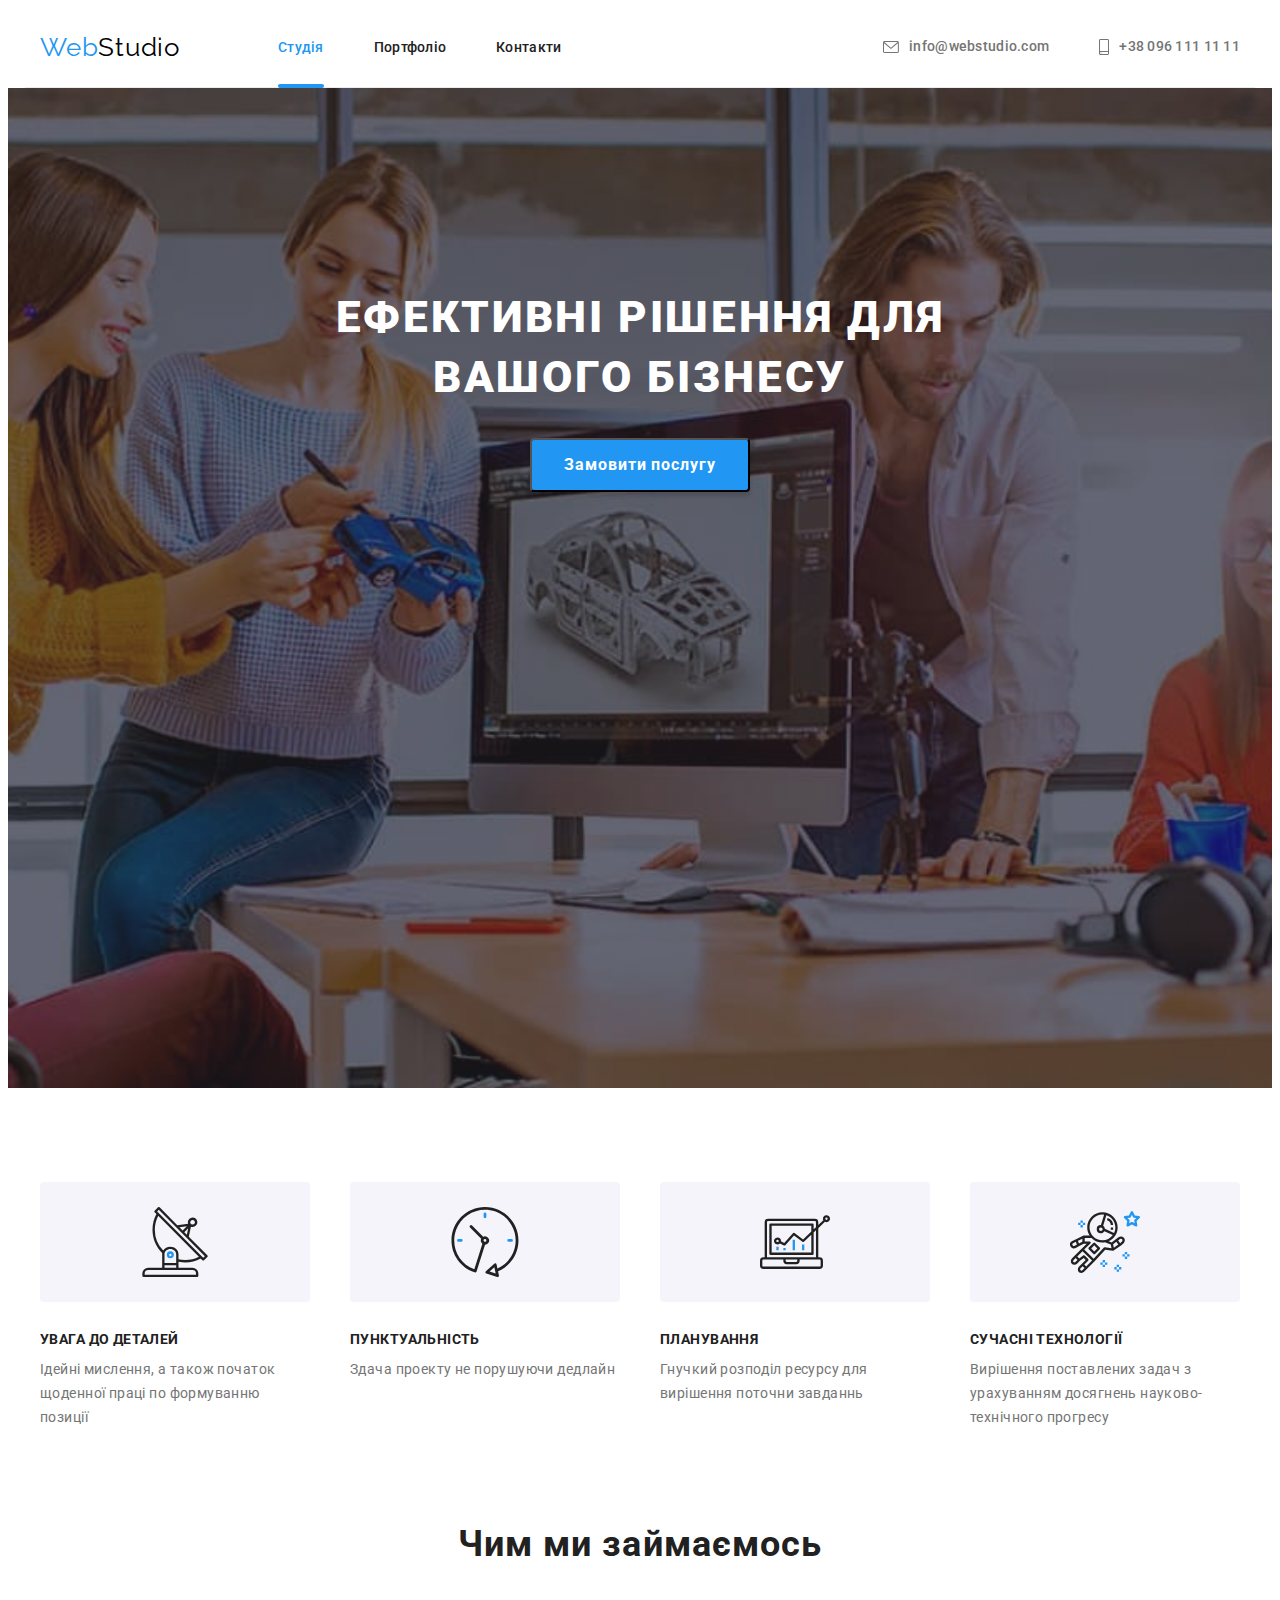
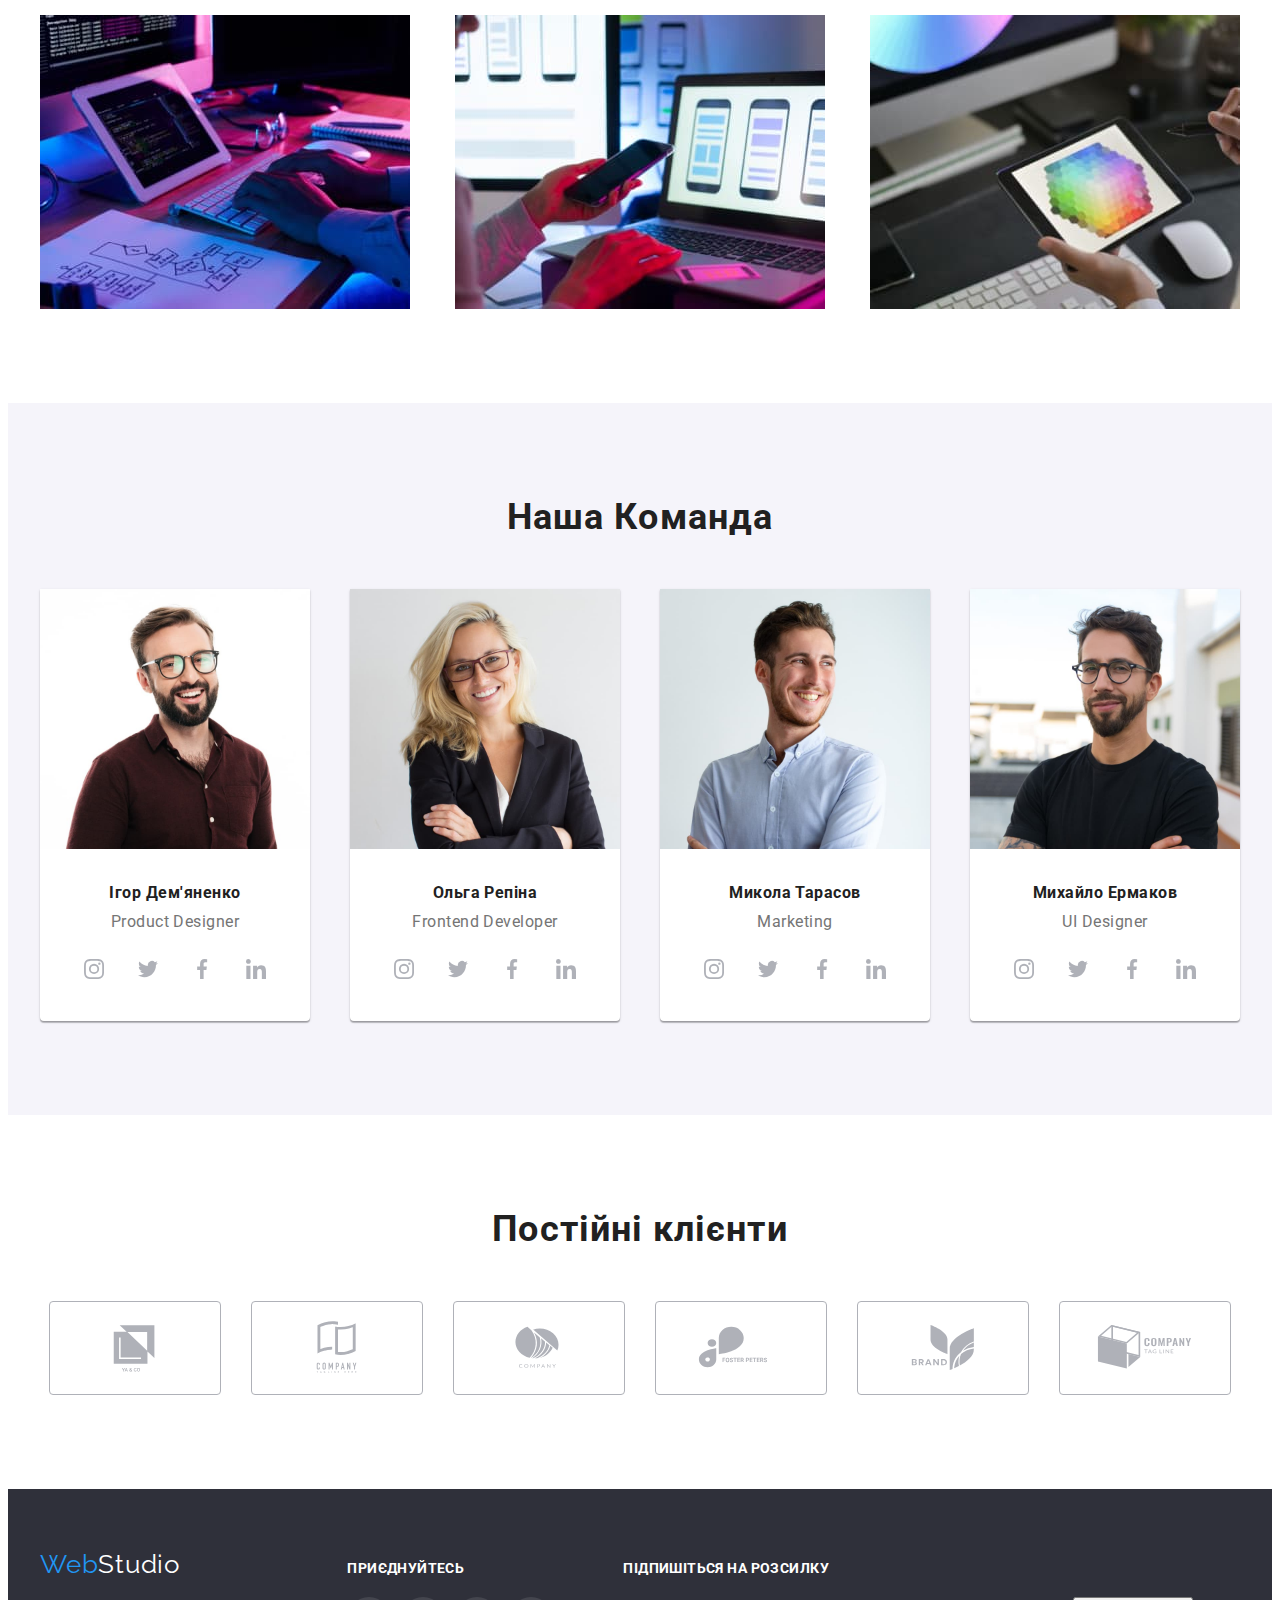
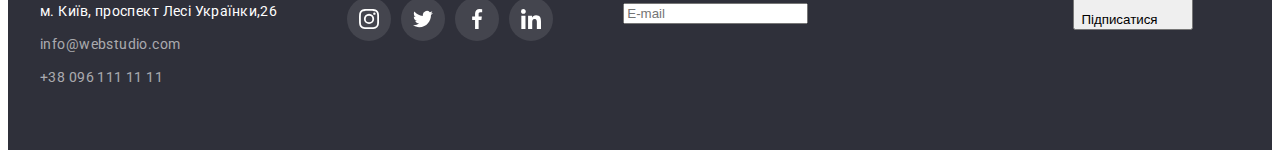
==== index.html @ 96e9db31 "footer form" ====
<!DOCTYPE html>
<html lang="uk">
  <head>
    <meta charset="UTF-8" />
    <meta name="viewport" content="width=device-width, initial-scale=1.0" />
    <title>WedStudio</title>
    <link rel="preconnect" href="https://fonts.googleapis.com" />
    <link rel="preconnect" href="https://fonts.gstatic.com" crossorigin />
    <link
      href="https://fonts.googleapis.com/css2?family=Raleway:wght@700&family=Roboto:wght@400;500;700;900&display=swap"
      rel="stylesheet"
    />
    <link rel="stylesheet" href="https://cdnjs.cloudflare.com/ajax/libs/modern-normalize/1.1.0/modern-normalize.min.css" integrity="sha512-wpPYUAdjBVSE4KJnH1VR1HeZfpl1ub8YT/NKx4PuQ5NmX2tKuGu6U/JRp5y+Y8XG2tV+wKQpNHVUX03MfMFn9Q==" crossorigin="anonymous" referrerpolicy="no-referrer" />
    <link rel="stylesheet" href="./css/styles.css" />
    
  </head>
  <body>
    <header class="header">
      <div class="container">
        <nav class="header-nav">
          <a href="index.html" lang="en" class="header-logo link"><span>Web</span>Studio</a>

          <ul class="main-nav list">
            <li class="main-nav-item">
              <a href="index.html" class="main-nav-link link current">Студія</a>
            </li>
            <li class="main-nav-item">
              <a href="portfolio.html" class="main-nav-link link">Портфоліо</a>
            </li>
            <li class="main-nav-item"><a href="#" class="main-nav-link link">Контакти</a></li>
          </ul>
        </nav>
    

      
        <ul class="conneсtion-nav list">
        <li class="conneсtion-nav-item">
          <a href="mailto:info@webstudio.com" class="conneсtion-nav-link link"
            >
            <svg class="connection-nav-icon"  width="16" height="12">
              <use href="./images/icons.svg#icon-mail"></use>
            </svg>
            info@webstudio.com</a
          >
        </li>
        <li class="conneсtion-nav-item">
          <a href="tel:+380961111111" class="conneсtion-nav-link link"
            >
            <svg class="connection-nav-icon"  width="10" height="16">
              <use href="./images/icons.svg#icon-tel"></use>
            </svg>
            +38 096 111 11 11</a
          >
        </li>
      </ul>
      </div>
    </header>

    <main>
      <!--Герой-->
      <section class="section hero">
        <div class="container">
          <h1 class="hero-titel">Ефективні рішення для вашого бізнесу</h1>
          <button type="button" class="hero-btn btn" data-modal-open>Замовити послугу</button>
        </div>  
        
      </section>

      <!--НАШІ ОСОБЛИВОСТІ-->

      <section class="section specialty">
        <div class="container">
        <h2 class="specialy-titel main-titel visually-hidden">
          Наші особливості
        </h2>

        <ul class="specialty-list list">
          <li class="specialty-item">
            <div class="specialty-icon">
            <svg class="connection-nav-icon"  width="70" height="70">
              <use href="./images/icons.svg#icon-antenna"></use>
            </svg>
            </div>
            <h3 class="specialty-titel titel">Увага до деталей</h3>
            <p class="specialty-text text">
              Ідейні мислення, а також початок щоденної праці по формуванню
              позиції
            </p>
          </li>

          <li class="specialty-item">
            <div class="specialty-icon">
            <svg class="connection-nav-icon"  width="70" height="70">
              <use href="./images/icons.svg#icon-clock"></use>
            </svg>
            </div>
            <h3 class="specialty-titel titel">Пунктуальність</h3>
            <p class="specialty-text text">
              Здача проекту не порушуючи дедлайн
            </p>
          </li>

          <li class="specialty-item">
            <div class="specialty-icon">
            <svg class="connection-nav-icon"  width="70" height="70">
              <use href="./images/icons.svg#icon-diagram"></use>
            </svg>
            </div>
            <h3 class="specialty-titel titel">Планування</h3>
            <p class="specialty-text text">
              Гнучкий розподіл ресурсу для вирішення поточни завданнь
            </p>
          </li>
          
          <li class="specialty-item">
            <div class="specialty-icon">
            <svg class="connection-nav-icon"  width="70" height="70">
              <use href="./images/icons.svg#icon-astronaut"></use>
            </svg>
            </div>
            <h3 class="specialty-titel titel">Сучасні технології</h3>
            <p class="specialty-text text">
              Вирішення поставлених задач з урахуванням досягнень
              науково-технічного прогресу
            </p>
          </li>
        </ul>
        </div>       
      </section>

      <!--Чим ми займаємось-->

      <section class="section what-do">
        <div class="container">
          <h2 class="what-do-main-titel main-titel">Чим ми займаємось</h2>
        <ul class="what-do-list list">
          <li>
            <div class="wat-do-activ">
            <img
              src="./images/img1.jpg"
              alt="Пишемо код веб-сторінки"
              width="370"
              height="294"
            />
            <h3 class="wat-do-activ-titel titel">Десктопні додатки</h3>
            </div>
          </li>
          <li>
            <div class="wat-do-activ">
            <img
              src="./images/img2.jpg"
              alt="Сінхронизуємо сторінку на різних пристроях"
              width="370"
              height="294"
            />
            <h3 class="wat-do-activ-titel titel">Мобільні додатки</h3>
            </div>
          </li>
          <li>
            <div class="wat-do-activ">
            <img
              src="./images/img3.jpg"
              alt="віалізуємо веб-магію"
              width="370"
              height="294"
            />
            <h3 class="wat-do-activ-titel titel">Дизайнерскі рішення</h3>
            </div>
          </li>
        </ul>
        </div>
        
      </section>
      <!--Наша Команда-->

      <section class="section team">
        <div class="container">
          <h2 class="team-main-titel main-titel">Наша Команда</h2>

        <ul class="team-list list">
          <li class="team-item">
            <img
              src="./images/photos/igor.jpg"
              alt="фотографія члена команди"
              width="270"
              height="260"
            />
            <div class="team-div">
              <h3 class="team-titel titel">Ігор Дем'яненко</h3>
              <p lang="en" class="team-text text">Product Designer</p>
            <ul class="team-soc list">
              <li class="team-soc-item"><a href="" class="soc-link link">
                <svg class="team-soc-icon" width="20" height="20">
                  <use href="./images/icons.svg#icon-instagram"></use>
                </svg>
              </a></li>
              <li class="team-soc-item"><a href="" class="soc-link link">
                <svg class="team-soc-icon" width="20" height="20">
                  <use href="./images/icons.svg#icon-twitter"></use>
                </svg>
              </a></li>
              <li class="team-soc-item"><a href="" class="soc-link link">
                <svg class="team-soc-icon" width="20" height="20">
                  <use href="./images/icons.svg#icon-fecabook"></use>
                </svg>
              </a></li>
              <li class="team-soc-item"><a href="" class="soc-link link">
                <svg class="team-soc-icon" width="20" height="20">
                  <use href="./images/icons.svg#icon-linkedin"></use>
                </svg>
              </a></li>
            </ul>
            </div>
            
          </li>
          <li class="team-item">
            <img
              src="./images/photos/olga.jpg"
              alt="фотографія члена команди"
              width="270"
              height="260"
            />
            <div class="team-div">
              <h3 class="team-titel titel">Ольга Репіна</h3>
              <p lang="en" class="team-text text">Frontend Developer</p>
              <ul class="team-soc list">
              <li class="team-soc-item"><a href="" class="soc-link link">
                <svg class="team-soc-icon" width="20" height="20">
                  <use href="./images/icons.svg#icon-instagram"></use>
                </svg>
              </a></li>
              <li class="team-soc-item"><a href="" class="soc-link link">
                <svg class="team-soc-icon" width="20" height="20">
                  <use href="./images/icons.svg#icon-twitter"></use>
                </svg>
              </a></li>
              <li class="team-soc-item"><a href="" class="soc-link link">
                <svg class="team-soc-icon" width="20" height="20">
                  <use href="./images/icons.svg#icon-fecabook"></use>
                </svg>
              </a></li>
              <li class="team-soc-item"><a href="" class="soc-link link">
                <svg class="team-soc-icon" width="20" height="20">
                  <use href="./images/icons.svg#icon-linkedin"></use>
                </svg>
              </a></li>
            </ul>
            </div>
          
          </li>
          <li class="team-item">
            <img
              src="./images/photos/nik.jpg"
              alt="фотографія члена команди"
              width="270"
              height="260"
            />
            <div class="team-div">
              <h3 class="team-titel titel">Микола Тарасов</h3>
              <p lang="en" class="team-text text">Marketing</p>
              <ul class="team-soc list">
              <li class="team-soc-item"><a href="" class="soc-link link">
                <svg class="team-soc-icon" width="20" height="20">
                  <use href="./images/icons.svg#icon-instagram"></use>
                </svg>
              </a></li>
              <li class="team-soc-item"><a href="" class="soc-link link">
                <svg class="team-soc-icon" width="20" height="20">
                  <use href="./images/icons.svg#icon-twitter"></use>
                </svg>
              </a></li>
              <li class="team-soc-item"><a href="" class="soc-link link">
                <svg class="team-soc-icon" width="20" height="20">
                  <use href="./images/icons.svg#icon-fecabook"></use>
                </svg>
              </a></li>
              <li class="team-soc-item"><a href="" class="soc-link link">
                <svg class="team-soc-icon" width="20" height="20">
                  <use href="./images/icons.svg#icon-linkedin"></use>
                </svg>
              </a></li>
            </ul>
            </div>
            
          </li>
          <li class="team-item">
            <img
              src="./images/photos/mishka.jpg"
              alt="фотографія члена команди"
              width="270"
              height="260"
            />
            <div class="team-div">
              <h3 class="team-titel titel">Михайло Ермаков</h3>
              <p lang="en" class="team-text text">UI Designer</p>
              <ul class="team-soc list">
              <li class="team-soc-item"><a href="" class="soc-link link">
                <svg class="team-soc-icon" width="20" height="20">
                  <use href="./images/icons.svg#icon-instagram"></use>
                </svg>
              </a></li>
              <li class="team-soc-item"><a href="" class="soc-link link">
                <svg class="team-soc-icon" width="20" height="20">
                  <use href="./images/icons.svg#icon-twitter"></use>
                </svg>
              </a></li>
              <li class="team-soc-item"><a href="" class="soc-link link">
                <svg class="team-soc-icon" width="20" height="20">
                  <use href="./images/icons.svg#icon-fecabook"></use>
                </svg>
              </a></li>
              <li class="team-soc-item"><a href="" class="soc-link link">
                <svg class="team-soc-icon" width="20" height="20">
                  <use href="./images/icons.svg#icon-linkedin"></use>
                </svg>
              </a></li>
            </ul>
            </div>
            
          </li>
        </ul>
        </div>
        
      </section>
      <!-- Постійні клієнти -->
      <section class="section client">
        <div class="container">
          <h2 class="client-titel main-titel">Постійні клієнти</h2>
        <div class="client-icons">
          <ul class="client-list list">
            <li class="client-item"><a href="" class="client-link link">
              <svg class="client-icon" width="106" height="60">
                  <use href="./images/icons.svg#icon-client1"></use>
                </svg>
            </a></li>
            <li class="client-item"><a href="" class="client-link link">
              <svg class="client-icon" width="106" height="60">
                  <use href="./images/icons.svg#icon-client2"></use>
                </svg>
            </a></li>
            <li class="client-item"><a href="" class="client-link link">
              <svg class="client-icon" width="106" height="60">
                  <use href="./images/icons.svg#icon-client3"></use>
                </svg>
            </a></li>
            <li class="client-item"><a href="" class="client-link link">
              <svg class="client-icon" width="106" height="60">
                  <use href="./images/icons.svg#icon-client4"></use>
                </svg>
            </a></li>
            <li class="client-item"><a href="" class="client-link link">
              <svg class="client-icon" width="106" height="60">
                  <use href="./images/icons.svg#icon-client5"></use>
                </svg>
            </a></li>
            <li class="client-item"><a href="" class="client-link link">
              <svg class="client-icon" width="106" height="60">
                  <use href="./images/icons.svg#icon-client6"></use>
                </svg>
            </a></li>
          </ul>
        </div>
        </div>
      </section>
    </main>

    <footer class="footer">
      <div class="container">
        <div class="footer-add">
          <a href="index.html" lang="en" class="footer-logo link"
          ><span>Web</span>Studio</a>        
          <address class="footer-address">
            <ul class="address-list list">
              <li class="addres-item">
                <a
                  href="https://goo.gl/maps/VcLh4SeBCDLP2WR46"
                  
                  class="address link"
                  >м. Київ, проспект Лесі Українки,26</a
                >
              </li>
              <li class="addres-item">
                <a href="mailto:info@webstudio.com" class="footer-cont link"
                  >info@webstudio.com</a
                >
              </li>
              <li class="addres-item">
                <a href="tel:+380961111111" class="footer-cont link"
                  >+38 096 111 11 11</a
                >
              </li>
            </ul>
          </address>
        </div>
        <div class="footer-soc">
          <h3 class="footer-titel titel">
            Приєднуйтесь
          </h3>
            <ul class="footer-soc-list list">
                <li class="foooter-soc-item"><a href="" class="foooter-soc-link link">
                  <svg class="footer-soc-icon" width="20" height="20">
                    <use href="./images/icons.svg#icon-instagram"></use>
                  </svg>
                </a></li>
                <li class="foooter-soc-item"><a href="" class="foooter-soc-link link">
                  <svg class="footer-soc-icon" width="20" height="20">
                    <use href="./images/icons.svg#icon-twitter"></use>
                  </svg>
                </a></li>
                <li class="foooter-soc-item"><a href="" class="foooter-soc-link link">
                  <svg class="footer-soc-icon" width="20" height="20">
                    <use href="./images/icons.svg#icon-fecabook"></use>
                  </svg>
                </a></li>
                <li class="foooter-soc-item"><a href="" class="foooter-soc-link link">
                  <svg class="footer-soc-icon" width="20" height="20">
                    <use href="./images/icons.svg#icon-linkedin"></use>
                  </svg>
                </a></li>
            </ul>
        </div>
        <div class="footer-mailing">
          <h3 class="footer-titel titel">Підпишіться на розсилку</h3>
          <form action="" class="footer-form">
            <input type="email" name="email"  placeholder="E-mail" />
            <button type="submit" class="mailing-btn btn">
              <span>Підписатися</span>
              <span><svg class="send-icon" width="24" height="24">
            <use href="./images/icons.svg#icon-send"></use>
          </svg></span>
            </button>
          </form>
        </div>
      </div>      
    </footer>
    <div class="backdrop is-hidden" data-modal>
      <div class="modal">
        <button type="button" class="modal-close btn" data-modal-close>
          
          <svg class="close-icon" width="18" height="18">
            <use href="./images/icons.svg#icon-close-black"></use>
          </svg>
          
        </button>
        <form class="modal-form">
          <h3 class="modal-form-titel titel">Залиште свої дані, ми вам передзвонимо</h3>
          
          <div class="modal-form-field">
            <label for="name">Ім'я</label>
            <div class="modal-input-icon">
              <input type="text" name="name" id="name" placeholder="Іво Бобул" required /> 
              <svg class="modal-icon" width="18" height="18">
                  <use href="./images/icons.svg#icon-person"></use>
              </svg>
            </div>
          </div>
          
          <div class="modal-form-field">
            <label for="phone_number">Телефон</label>
            <div class="modal-input-icon">
              <input type="tel" name="phone_number" id="phone_number" placeholder="+380** 111 11 11" />
              <svg class="modal-icon" width="18" height="18">
                    <use href="./images/icons.svg#icon-phone"></use>
                </svg>
            </div>  
          </div>
          
          <div class="modal-form-field">
            <label for="email">Пошта</label>
            <div class="modal-input-icon">
              <input type="email" name="email" id="email" placeholder="my@mail.com" />
              <svg class="modal-icon" width="18" height="18">
                    <use href="./images/icons.svg#icon-email-form"></use>
                </svg>
            </div>
          </div>
          
          <div class="modal-form-field">
            <label for="coment">Коментар</label>
            <textarea name="coment" rows="5" placeholder="Введіть текст" id="coment"></textarea>
          </div>
          
          <div class="modal-form-field">
            <input type="checkbox" name="policy" value="policy" id="policy" required />
            <label for="policy">Погоджуюся з розсилкою та приймаю <a href="" target="_blank" rel="noopener noreferrer nofollow">Умови договору</a></label>
          </div>
          

          <button type="submit" class="modal-form-btn btn">Відправити</button>
        </form>
      </div>
    </div>
  <script src="./js/modal.js"></script>
  </body>
</html>
---- css/styles.css ----
:root {
    --main-color: #212121;
    --second-color: #757575;
    --third-color: #ffffff;
    --accent-color: #2196F3;
    --background-color: #E5E5E5;
    --header-background-color: #FFFFFF;
    --hero-text: #ffffff;
    --specialty-background-color: #F5F5F5;
    --team-background-color: #F5F4FA;
    --footer-background-color: #2F303A;
    --footer-main-text: #ffffff;
    --footer-second-text: rgba(255, 255, 255, 0.6);
}
h1, h2, h3, h4, h5, h6, p {
    margin: 0;
}
ul {
    margin: 0;
    padding-left: 0;
}
body {
    color: var(--main-color);
    font-family:  'Roboto', sans-serif;
}
.container {
    width: 1200px;
    padding: 0 15px;
    margin: 0 auto;
}
.section {
    
    margin: 0 auto;
    padding-top: 94px;
    padding-bottom: 94px;
}

.link {
    text-decoration: none;
}
.list {
    list-style: none;
}
.btn {
    cursor: pointer;
}
.main-titel {
    font-weight: 700;
    font-size: 36px;
    line-height: 1.16;
    text-align: center;
    letter-spacing: 0.03em;

    color: var(--main-color);
}
.titel {
    font-weight: 700;
    font-size: 14px;
    line-height: 1.14;
    letter-spacing: 0.03em;
    
    color: var(--main-color);
}
.text {
    font-size: 14px;
    line-height: 1.71;
    
    letter-spacing: 0.03em;

    color: var(--second-color);
}

.visually-hidden {
    position: absolute;
    white-space: nowrap;
    width: 1px;   
    height: 1px;
    overflow: hidden;
    border: 0;
    padding: 0;
    clip: rect(0 0 0 0);
    clip-path: inset(50%);
    margin: -1px;
}

/*HEADER*/
.header .container{
    display: flex;
    justify-content: space-between;
    align-items: center;
    font-size: 14px;
    border-bottom: 1px solid #ECECEC;
    background-color: #FFFFFF;
}

.header-logo {
    font-family: 'Raleway', sans-serif;
    font-size: 26px;
    line-height: 1.19;
    min-width: 145px;
    letter-spacing: 0.03em;
    padding: 24px 0;
    margin-right: 93px;

    color: #000000;
    transition: color 250ms cubic-bezier(0.4, 0, 0.2, 1), 
        text-decoration 250ms cubic-bezier(0.4, 0, 0.2, 1);    
}
.header-logo span {
    color: var(--accent-color);
}

.header-logo:hover,
.header-logo:focus {
    color: var(--accent-color);
    text-decoration: underline;
}
.header-nav {
    
    display: flex;
    justify-content: flex-start;
    align-items: center;
}
.main-nav {
    display: flex;
}

.main-nav-link {
    position: relative;
    display: inline-block;
    font-weight: 500;
    font-size: 14px;
    line-height: 1.14;
    letter-spacing: 0.02em;

    

    color: var(--main-color);
    transition: color 250ms cubic-bezier(0.4, 0, 0.2, 1);
}

.main-nav-item:not(:last-child) {
    margin-right: 50px;
}
.main-nav-link:hover,
.main-nav-link:focus {
    text-decoration: none;
    color: var(--accent-color);
}
.current {
    color: var(--accent-color);
}
.current.main-nav-link::after {
    content:'';
    position: absolute;
    left: 0;
    bottom: -32px;
    width: 100%;
    height: 4px;
    background-color: var(--accent-color);
    border-radius: 2px;
}
.conneсtion-nav {
    display: flex;
    justify-content: flex-end;
    margin-left: auto;
}
.conneсtion-nav-link {
    display: flex;
    gap: 10px;
    align-items: center;
    justify-content: center;
    font-weight: 500;
    font-size: 14px;
    line-height: 1.14;
    letter-spacing: 0.02em;
        
    color: var(--second-color);
    transition: color 250ms cubic-bezier(0.4, 0, 0.2, 1), 
        text-decoration 250ms cubic-bezier(0.4, 0, 0.2, 1);
}
.connection-nav-icon {
    fill: currentColor;
    
}
.conneсtion-nav-link:hover,
.conneсtion-nav-link:focus {
    text-decoration: underline;
    color: var(--accent-color);
}
.conneсtion-nav-item:not(:last-child) {
    margin-right: 50px;
}
/*main*/

/*HERO*/
.hero {
    text-align: center;
    max-width: 1600px;
    height: 600px;
    padding: 200px 0px;
    margin-left: auto;
    margin-right: auto;
    background-color: #2F303A;
    background-image: 
    linear-gradient( to right, #2F303A66, rgba(47, 48, 58, 0.4)), 
    url(../images/back.jpg);
    background-repeat: no-repeat;
    background-position: center;
    background-size: cover;
    
    
}
.hero-titel {
    font-weight: 900;
    font-size: 44px;
    line-height: 1.36;
    text-align: center;
    
    letter-spacing: 0.06em;
    text-transform: uppercase;

    max-width: 696px;
    margin: 0 auto;
    margin-bottom: 30px;

    color: var(--hero-text);
}
.hero-btn {
    display: inline-block;
    font-family: inherit;
    font-weight: 700;
    font-size: 16px;
    line-height: 1.88;
    
    
    letter-spacing: 0.06em;

    color: var(--hero-text);
    
    padding: 10px 32px;
    min-width: 216px;
    margin: 0 auto;
    

    background: var(--accent-color);
    box-shadow: 0px 4px 4px rgba(0, 0, 0, 0.15);
    border-radius: 4px;
}

.hero-btn:hover,
.hero-btn:focus {
    text-decoration: underline var(--accent-color);
}

/*specialty*/
.specialty {
    
}
.specialty-list {
    display: flex;
    justify-content: space-between;
    align-items: flex-start;
}
.specialty-item {
    width: 270px;
}
.specialty-icon {
    display: flex;
    justify-content: center;
    align-items: center;
    height: 120px;
    background-color: #F5F4FA;
    border-radius: 4px;
    margin-bottom: 30px;
}
.specialty-titel {
    width: 270px;
    text-transform: uppercase;

    margin-bottom: 10px;
}
.specialty-text {
    width: 270px;
}
/*What do we do?*/
.what-do {
    padding-top: 0;
}
.what-do-main-titel {
    min-width: 366px;
    text-align: center;
    margin-bottom: 50px;
}
.what-do-list {
    display: flex;
    justify-content: space-between;
}
.wat-do-activ {
    position: relative;
    width: 100%;
    height: 294px;
}
.wat-do-activ-titel {
    position: absolute;
    bottom: 0px;
    left: 0;
    width: 100%;
    height: 70px;
    padding-top: 27px;
    padding-bottom: 27px;
    text-align: center;
    text-transform: uppercase;

    color: var(--third-color);
    background: rgba(47, 48, 58, 0.8);
    opacity: 0;
    transition: opacity 250ms cubic-bezier(0.4, 0, 0.2, 1);
}
.wat-do-activ-titel:hover,
.wat-do-activ-titel:focus {
    opacity: 1;
}
/*Our team*/
.team {
    background-color: var(--team-background-color);
}
.team-main-titel {
    min-width: 264px;
    text-align: center;
    margin-bottom: 50px;
}
.team-list {
    display: flex;
    justify-content: space-between;
}
.team-item {
    display: block;
    background-color: #FFFFFF;

    box-shadow: 0px 1px 3px rgba(0, 0, 0, 0.12), 0px 1px 1px rgba(0, 0, 0, 0.14), 0px 2px 1px rgba(0, 0, 0, 0.2);
    border-radius: 0px 0px 4px 4px;
}
.team-div {
    padding-top: 30px;
    padding-bottom: 30px;
}
.team-titel {
    font-size: 16px;
    line-height: 1.19;
    min-width: 104px;
    text-align: center;

    
    margin-bottom: 10px;
}
.team-text {
    font-size: 16px;
    line-height: 1.19;

    min-width: 76px;
    text-align: center;
}
.team-soc {
    margin-top: 16px;
    display: flex;
    justify-content: center;
    gap: 10px;
}
.soc-link {
    display: flex;
    justify-content: center;
    align-items: center;
    width: 44px;
    height: 44px;
    border-radius: 50%;
    color: #AFB1B8;
    transition: color 250ms cubic-bezier(0.4, 0, 0.2, 1), 
        background-color 250ms cubic-bezier(0.4, 0, 0.2, 1);
}
.soc-link:hover,
.soc-link:focus {
    color: #ffffff;
    background-color: var(--accent-color);
}
.team-soc-icon {
    fill: currentColor;
}
/* Постійні клієнти */
.client-titel {
    min-width: 297px;
    text-align: center;
    margin-bottom: 50px;
}
.client-list {
    display: flex;
    justify-content: center;
    gap: 30px;
}


.client-link {
    display: flex;
    justify-content: center;
    align-items: center;
    width: 170px;
    height: 92px;
    color:  #AFB1B8;
    border: 1px solid #AFB1B8;
    border-radius: 4px;
    transition: color 250ms cubic-bezier(0.4, 0, 0.2, 1), 
        border 250ms cubic-bezier(0.4, 0, 0.2, 1);
}
.client-icon {
    fill: currentColor;
}
.client-link:hover,
.client-link:focus {
    color:  var(--accent-color);
    border: 1px solid var(--accent-color);
}
/*footer*/

.footer {
    
    margin: 0 auto;
    padding: 60px 0px;
    
    background-color: var(--footer-background-color);
}
.footer .container {
    display: flex;
    
    justify-content: flex-start;
    align-items: baseline;
    gap: 70px;}

.footer-logo {
    display: block;
    font-family: 'Raleway', sans-serif;
    font-size: 26px;
    line-height: 1.19;
    min-width: 145px;

    
    margin-bottom: 20px;
    letter-spacing: 0.03em;
    
    color: var(--footer-main-text);
    transition: text-decoration 250ms cubic-bezier(0.4, 0, 0.2, 1);    
}
.footer-logo span {
    color: var(--accent-color);
}

.footer-logo:hover,
.footer-logo:focus {
    text-decoration: underline var(--accent-color);
}
.address-list {
    
    min-width: 231px;
}
.address {
    display: inline-block;
    font-style: normal;
    font-size: 14px;
    line-height: 1.71;
    min-width: 231px;
    
    letter-spacing: 0.03em;

    color: var(--footer-main-text);
}
.addres-item:not(:last-child) {
    margin-bottom: 9px;
    
}
.address:hover,
.address:focus {
    text-decoration: none;
}
.footer-cont {
    display: inline-block;
    font-style: normal;
    font-size: 14px;
    line-height: 1.71;
    min-width: 231px;
    
    letter-spacing: 0.03em;

    color: var(--footer-second-text);
}
.footer-cont:hover,
.footer-cont:focus {
    
    text-decoration: none;
}
.footer-titel {
    text-transform: uppercase;
    margin-bottom: 20px;

    color: var(--footer-main-text);
}
.footer-add {
        
    margin: 0;
    
}
.footer-soc {
    
    max-width: 206px;
    margin: 0;
    
}
.footer-soc-list {
    
    display: flex;
    justify-content: center;
    gap: 10px;
}
.foooter-soc-link {
    display: flex;
    justify-content: center;
    align-items: center;
    width: 44px;
    height: 44px;
    border-radius: 50%;
    color: #ffffff;
    background-color: rgba(255, 255, 255, 0.1);
    transition: background-color 250ms cubic-bezier(0.4, 0, 0.2, 1);
}
.foooter-soc-link:hover,
.foooter-soc-link:focus {
    background-color: var(--accent-color);
}
.footer-soc-icon {
    fill: currentColor;
}
.footer-mailing {
    width: 570px;
    height: 86px;
}
.footer-form {
    display: flex;
    justify-content: space-between;
    align-items: center;
}


/*PORTFOLIO*/
.example {

}
/*portfolio buttons*/
.buttons {
    display: flex;
    justify-content: center;
    flex-wrap: wrap;
    gap: 8px;
    margin-bottom: 50px;
}
.example-btn {
    font-family: inherit;
    font-weight: 500;
    font-size: 16px;
    line-height: 1.62;
    
    min-width: 73px;
    padding: 6px 22px;
    
    text-align: center;
    letter-spacing: 0.03em;

    color: var(--main-color);

    
    border: none;
    border-radius: 4px;
    transition: background-color 250ms cubic-bezier(0.4, 0, 0.2, 1),
    color 250ms cubic-bezier(0.4, 0, 0.2, 1),
    box-shadow 250ms cubic-bezier(0.4, 0, 0.2, 1);
}
.example-btn:hover,
.example-btn:focus {
    text-decoration: none;
    color: #ffffff;
    background-color: var(--accent-color);
    box-shadow: 0px 3px 1px rgba(0, 0, 0, 0.1), 0px 1px 2px rgba(0, 0, 0, 0.08), 0px 2px 2px rgba(0, 0, 0, 0.12);
}
.example-btn:active {
    color: #ffffff;
    background-color: var(--accent-color);
    box-shadow: 0px 3px 1px rgba(0, 0, 0, 0.1), 0px 1px 2px rgba(0, 0, 0, 0.08), 0px 2px 2px rgba(0, 0, 0, 0.12);
}

/*EXAMPLES*/

.example-list {
    display: flex;
    flex-wrap: wrap;
    gap: 30px;
}
.example-item {
    
}
.example-link {
    display: block;
    
    background-color: #ffffff;
    transition: box-shadow 250ms cubic-bezier(0.4, 0, 0.2, 1);
}
.example-link:hover,
.example-link:focus {
    box-shadow: 0px 1px 1px rgba(0, 0, 0, 0.12), 0px 4px 4px rgba(0, 0, 0, 0.06), 1px 4px 6px rgba(0, 0, 0, 0.16);
}
.example-activ {
    position: relative;
    width: 370px;
    height: 294px;
    overflow: hidden;

    
}
.activ-text {
    position: absolute;
    bottom: 0;
    left: 0;
    transform: translateY(100%);
    width: 100%;
    height: 100%;
    padding: 63px 24px ;
    font-size: 18px;
    line-height: 1.56;
    color: var(--third-color);
    background: rgba(33, 150, 243, 0.9);
    transition: transform 250ms cubic-bezier(0.4, 0, 0.2, 1);
}
.example-link:hover > .example-activ > .activ-text,
.example-link:focus > .example-activ > .activ-text {
    transform: translateY(0);
}
.example-div {
    border-right: 1px solid #EEEEEE;
    border-bottom: 1px solid #EEEEEE;
    border-left: 1px solid #EEEEEE;
    padding: 20px 24px;
}
.example-titel {
    font-size: 18px;
    line-height: 2;
    
    
    margin-bottom: 4px;
    letter-spacing: 0.06em;
}

.example-text {
    font-size: 16px;
    line-height: 1.88;
    letter-spacing: 0.03em;
}
/* Modal */
.backdrop {
    position: fixed;
    top: 0;
    width: 100%;
    height: 100%;
    background-color: rgba(0, 0, 0, 0.2);
    transition: opacity 500ms cubic-bezier(0.4, 0, 0.2, 1), visibility 500ms cubic-bezier(0.4, 0, 0.2, 1);
}
.modal {
    position: fixed;
    top: 50%;
    left: 50%;
    transform: translate(-50%, -50%);
    width: 528px;
    min-height: 581px;
    background-color: #ffffff;
    box-shadow: 0px 1px 3px rgba(0, 0, 0, 0.12), 0px 1px 1px rgba(0, 0, 0, 0.14), 0px 2px 1px rgba(0, 0, 0, 0.2);
    border-radius: 4px;
    transform: translate(-50%, -50%) scale(1);
    transition: transform 500ms cubic-bezier(0.4, 0, 0.2, 1), min-height 500ms cubic-bezier(0.4, 0, 0.2, 1);
}
.backdrop.is-hidden .modal {
    transform: translate(-50%, -50%) scale(0);
    min-height: 0;
}
.modal-close {
    display: flex;
    justify-content: center;
    align-items: center;
    position: absolute;
    top: 8px;
    right: 8px;
    width: 30px;
    height: 30px;
    border: 1px solid rgba(0, 0, 0, 0.1);
    border-radius: 50%;
    color: #000000;
    background: #FFFFFF;
    transition: border 250ms cubic-bezier(0.4, 0, 0.2, 1);
}

.close-icon {
    fill: currentColor;

}
.modal-close:hover,
.modal-close:focus {
    border: 1px solid var (var(--accent-color));
}
.is-hidden {
    opacity: 0;
    visibility: hidden;
    pointer-events: none;
}
.modal-form {
    width: 528px;
    height: 581px;
    padding: 40px;
}
.modal-form-titel {
    margin-bottom: 12px;
    font-size: 20px;
    line-height: 1.15;
    text-align: center;
    letter-spacing: 0.03em;

    color: var(--main-color);
}
.modal-form-field {
    display: flex;
    flex-direction: column;
    margin-bottom: 10px;
}
.modal-form-field label {
    margin-bottom: 4px;
    font-size: 12px;
    line-height: 1.16;
    letter-spacing: 0.01em;

    color: var(--second-color);
}
.modal-form-field input {
    width: 448px;
    height: 40px;
    padding: 12px 42px;
    border: 1px solid rgba(33, 33, 33, 0.2);
    border-radius: 4px;
}
.modal-form-field input::placeholder {
    font-size: 12px;
    line-height: 1.16;
    letter-spacing: 0.01em;
    text-align: right;
    color: var(--second-color);
}
.modal-input-icon {
    position: relative;
}
.modal-icon {
    position: absolute;
    left: 14px;
    top: 50%;
    transform: translateY(-50%);
}
textarea {
    resize: none;
    
    padding: 12px 16px;
    border: 1px solid rgba(33, 33, 33, 0.2);
    border-radius: 4px;
}
textarea::placeholder {
    font-size: 12px;
    line-height: 1.16;
    letter-spacing: 0.01em;
}

.modal-form-btn {
    display: block;
    
    text-align: center;
        
    font-family: inherit;
    font-weight: 700;
    font-size: 16px;
    line-height: 1.88;
    letter-spacing: 0.06em;
    min-width: 200px;
    
    padding: 10px 52px;
    margin: 0 auto;

    color: var(--third-color);
    background: var(--accent-color);
    border-radius: 4px;
}
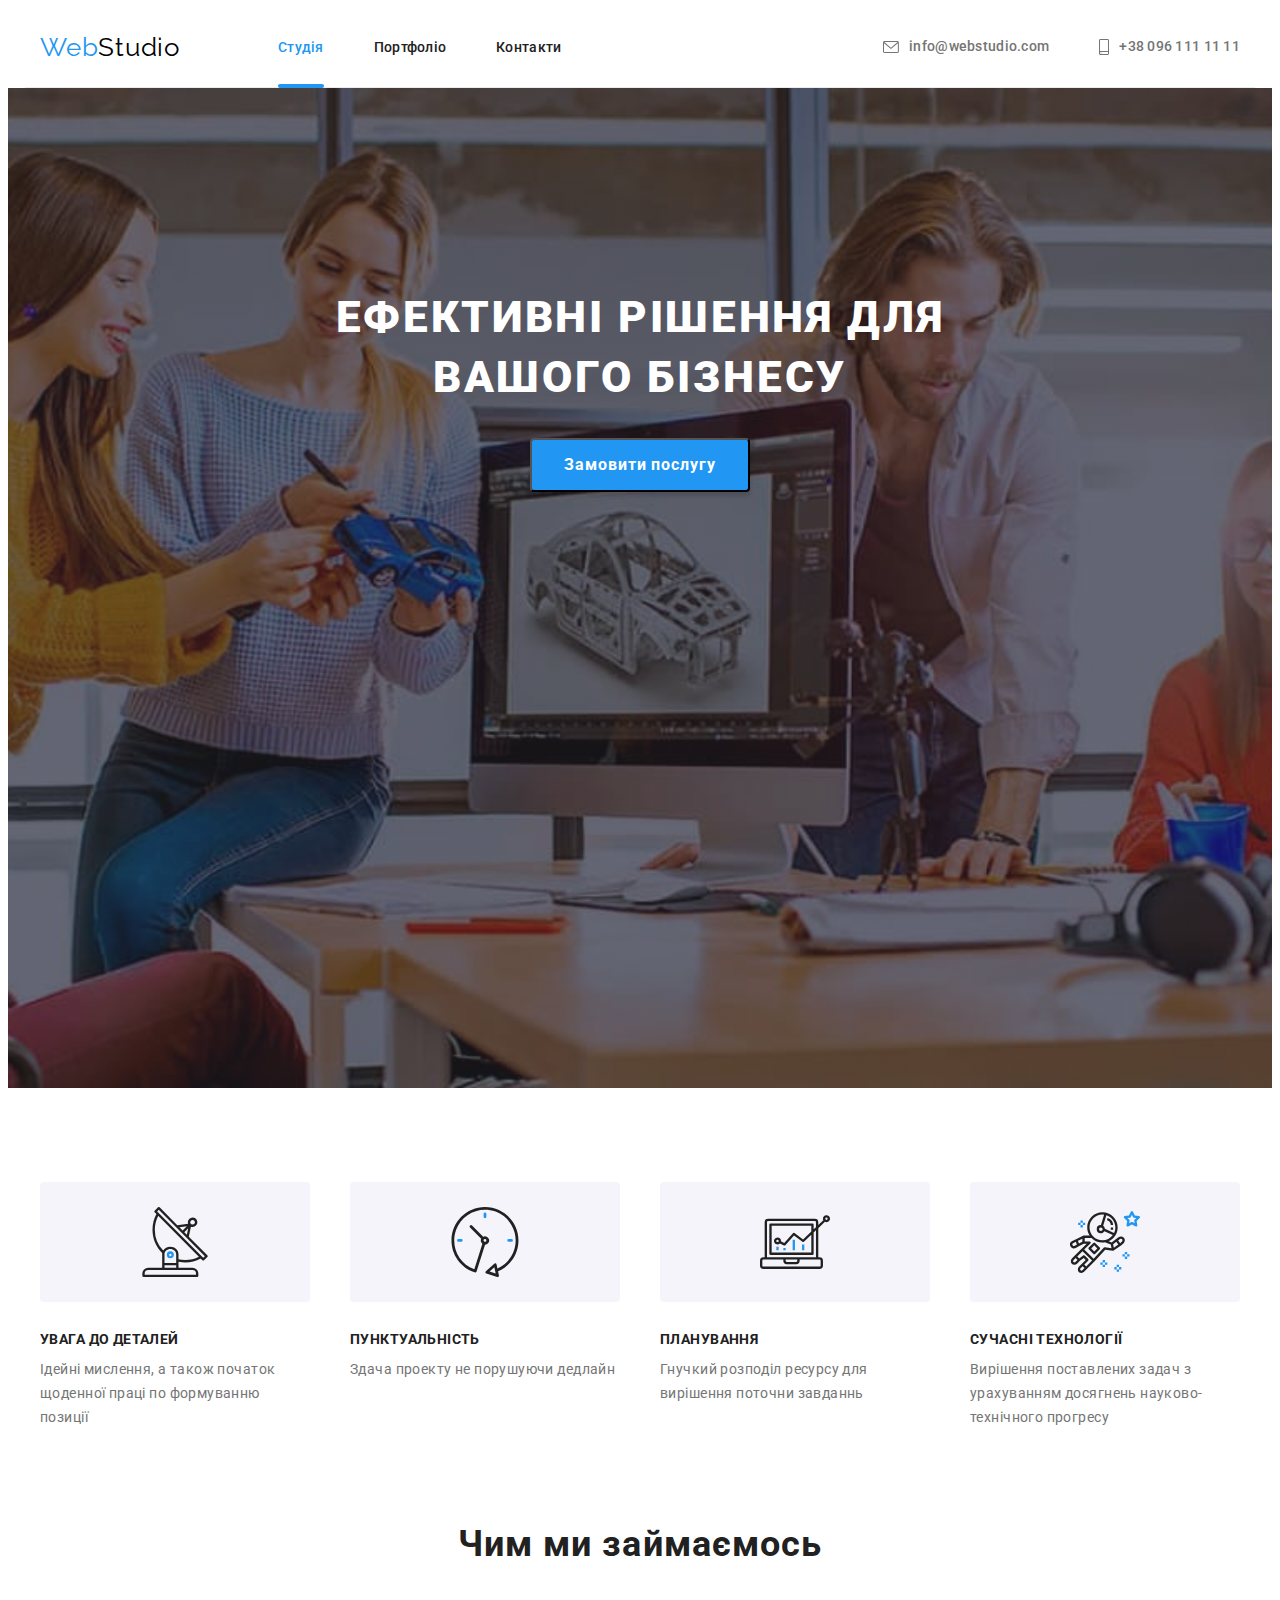
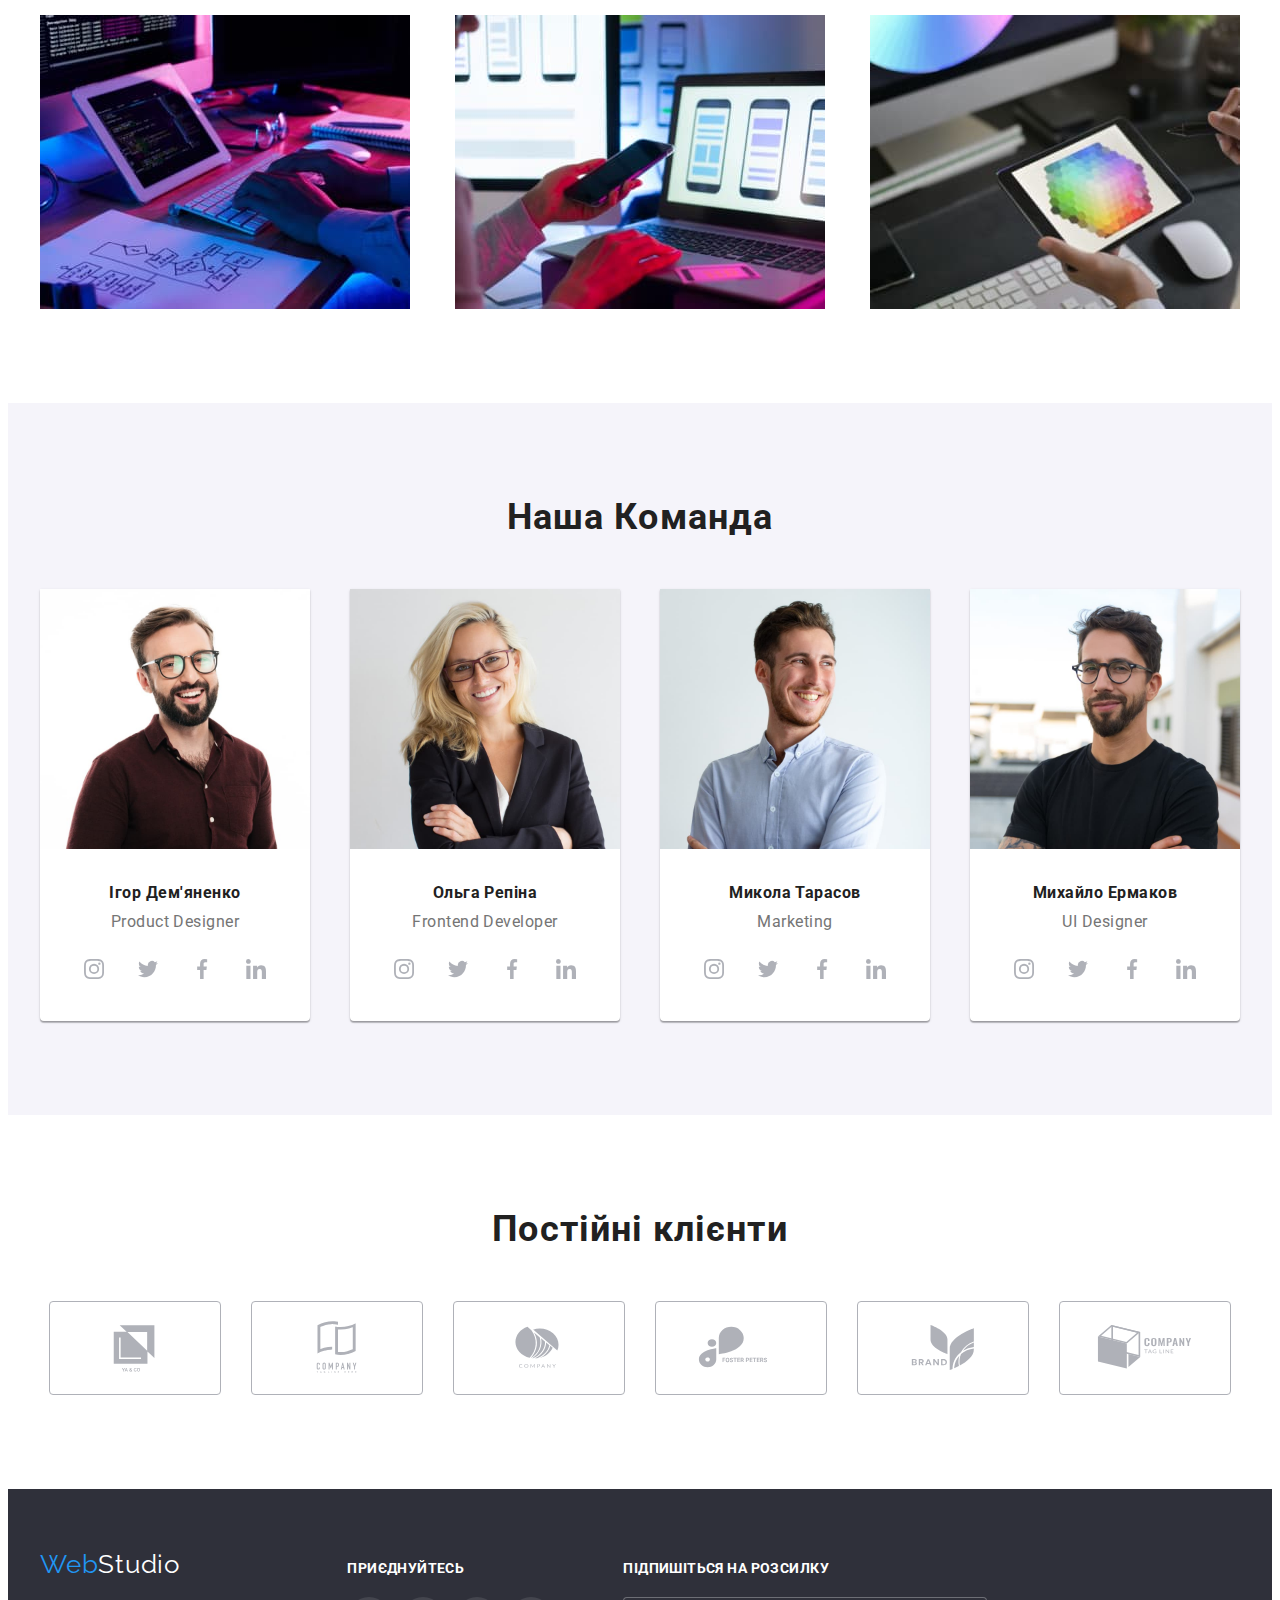
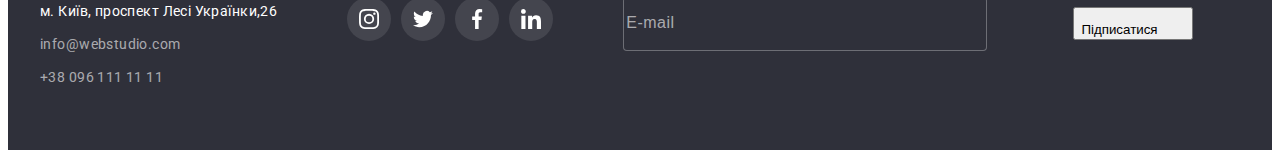
==== commit 1e8c6cb4: "footer form" ====
--- a/index.html
+++ b/index.html
@@ -422,7 +422,7 @@
         <div class="footer-mailing">
           <h3 class="footer-titel titel">Підпишіться на розсилку</h3>
           <form action="" class="footer-form">
-            <input type="email" name="email"  placeholder="E-mail" />
+            <input class="footer-input" type="email" name="email"  placeholder="E-mail" />
             <button type="submit" class="mailing-btn btn">
               <span>Підписатися</span>
               <span><svg class="send-icon" width="24" height="24">
--- a/css/styles.css
+++ b/css/styles.css
@@ -546,8 +546,26 @@
     justify-content: space-between;
     align-items: center;
 }
-
-
+.footer-input {
+    width: 358px;
+    height: 50px;
+    border: 1px solid rgba(255, 255, 255, 0.3);
+    border-radius: 4px;
+    background: var(--footer-background-color);
+    transition: border 250ms cubic-bezier(0.4, 0, 0.2, 1);;
+}
+.footer-input::placeholder {
+    font-weight: 400;
+    font-size: 16px;
+    line-height: 1.25;
+    letter-spacing: 0.03em;
+    color: rgba(255, 255, 255, 0.6);
+}
+.footer-input:hover,
+.footer-input:focus {
+    border: 1px solid var(--accent-color);
+
+}
 /*PORTFOLIO*/
 .example {
 
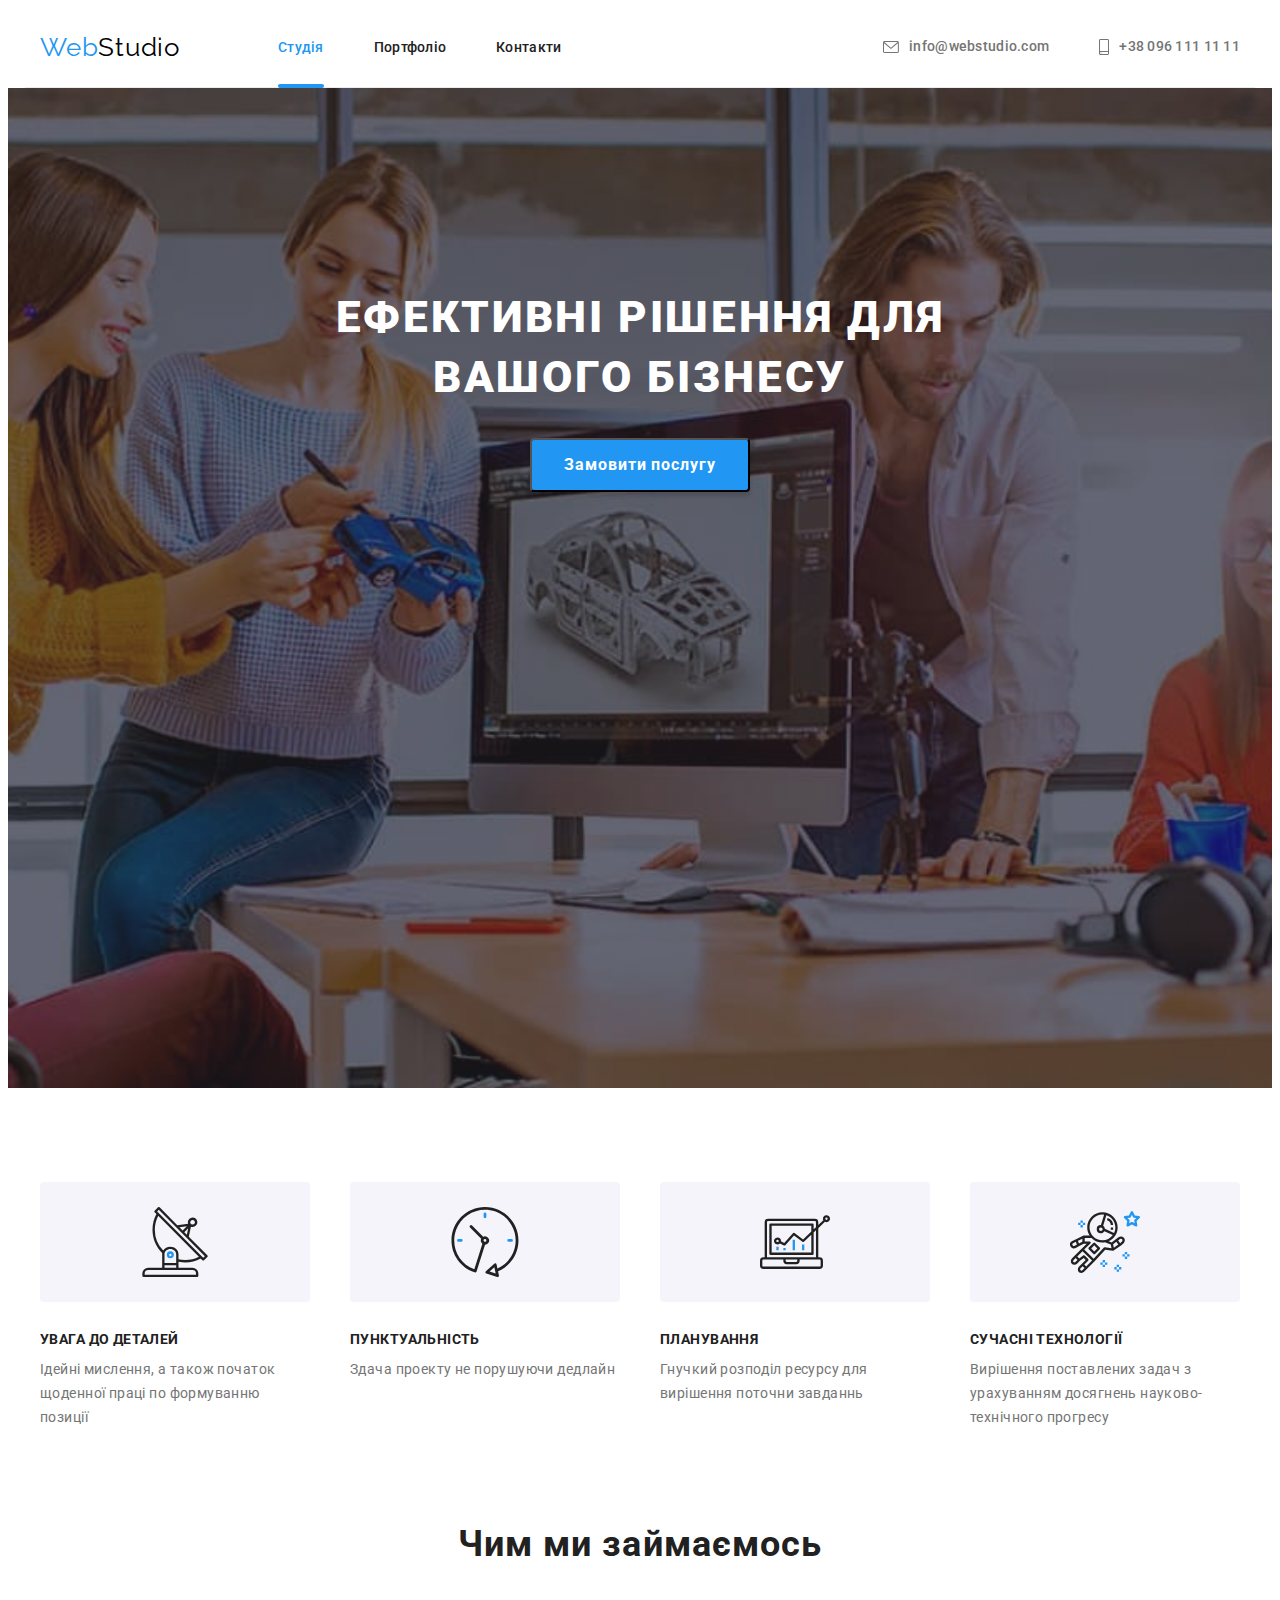
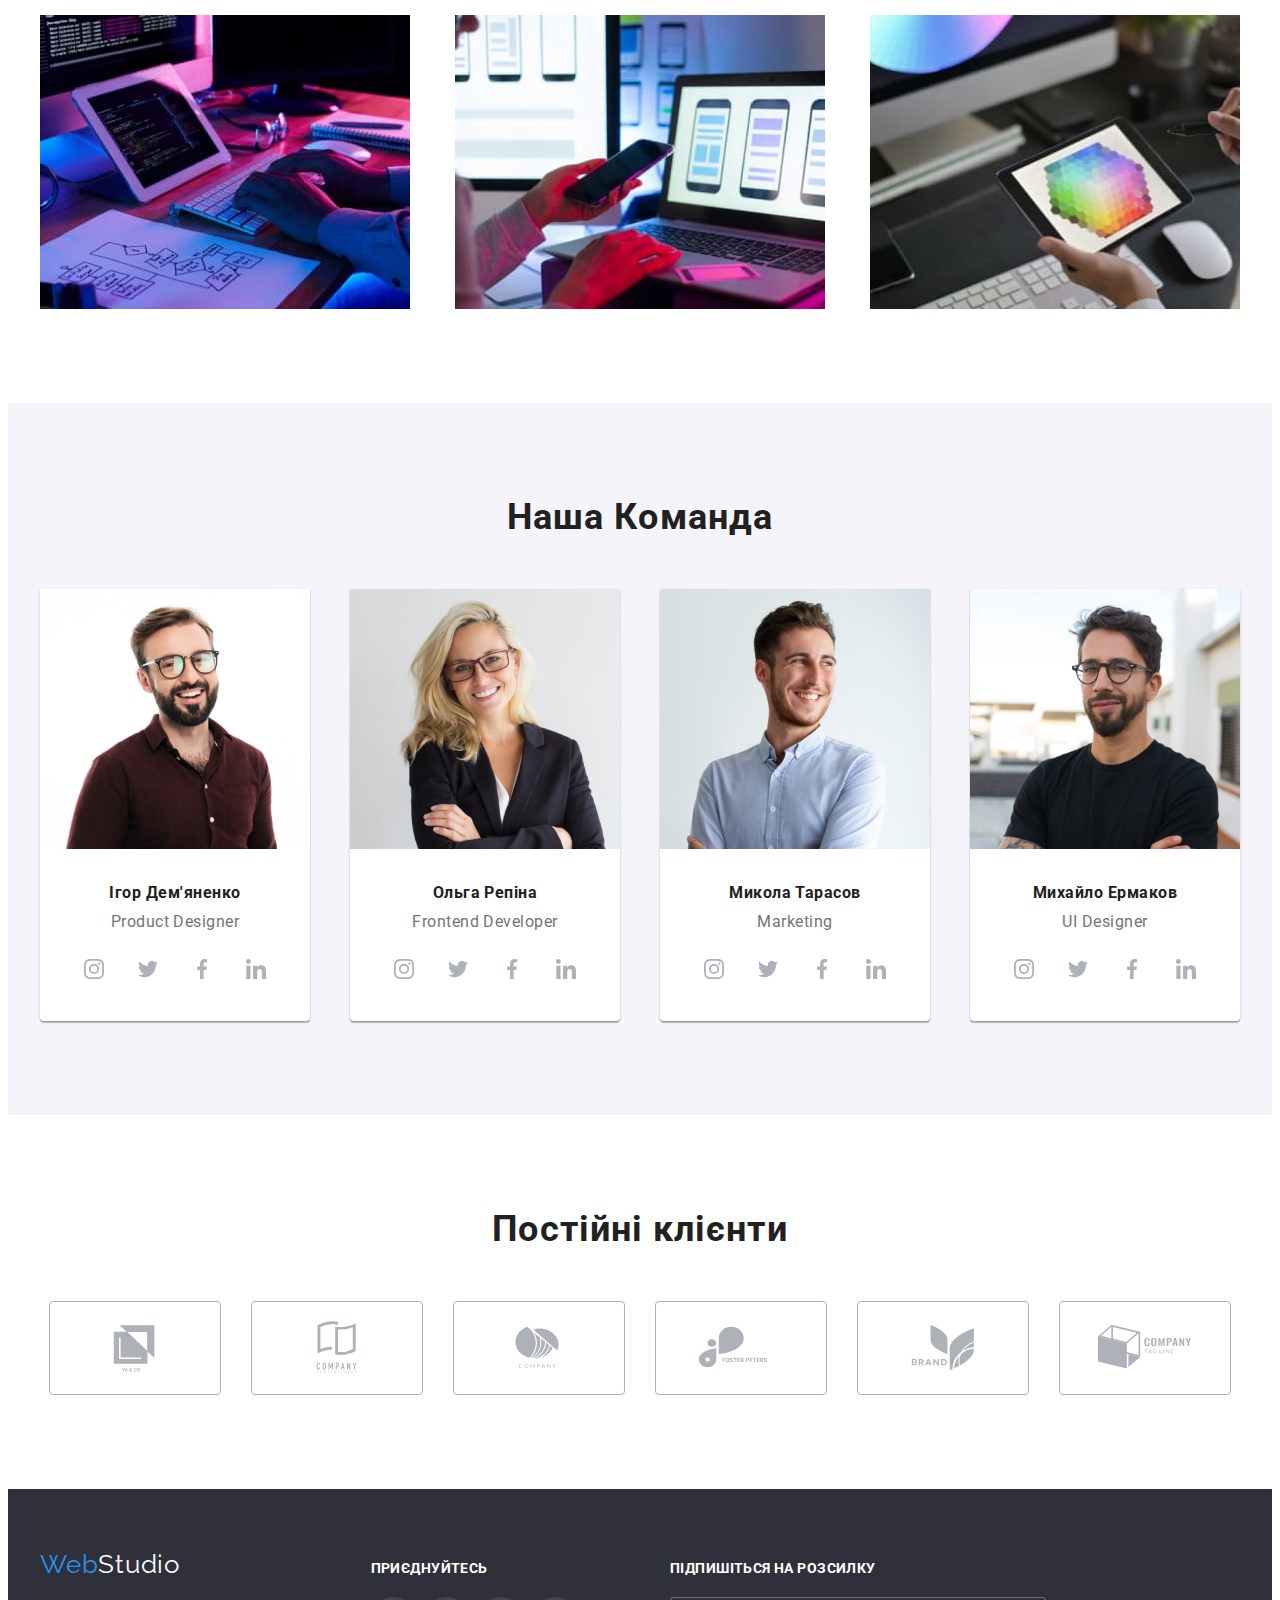
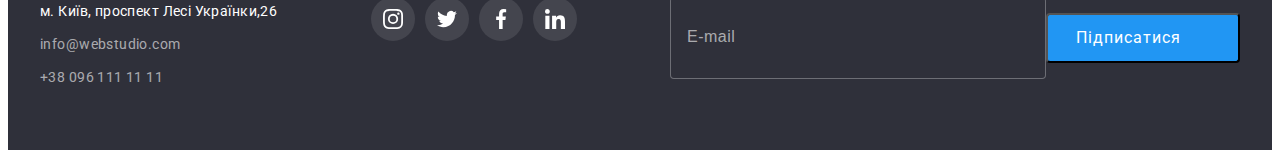
==== commit 426187fe: "footer form" ====
--- a/index.html
+++ b/index.html
@@ -424,8 +424,8 @@
           <form action="" class="footer-form">
             <input class="footer-input" type="email" name="email"  placeholder="E-mail" />
             <button type="submit" class="mailing-btn btn">
-              <span>Підписатися</span>
-              <span><svg class="send-icon" width="24" height="24">
+              <span class="btn-text">Підписатися</span>
+              <span class="send-icon"><svg width="24" height="24">
             <use href="./images/icons.svg#icon-send"></use>
           </svg></span>
             </button>
--- a/css/styles.css
+++ b/css/styles.css
@@ -431,7 +431,7 @@
 .footer .container {
     display: flex;
     
-    justify-content: flex-start;
+    justify-content: space-between;
     align-items: baseline;
     gap: 70px;}
 
@@ -549,9 +549,10 @@
 .footer-input {
     width: 358px;
     height: 50px;
+    padding: 15px 16px;
     border: 1px solid rgba(255, 255, 255, 0.3);
     border-radius: 4px;
-    background: var(--footer-background-color);
+    background-color: var(--footer-background-color);
     transition: border 250ms cubic-bezier(0.4, 0, 0.2, 1);;
 }
 .footer-input::placeholder {
@@ -564,7 +565,31 @@
 .footer-input:hover,
 .footer-input:focus {
     border: 1px solid var(--accent-color);
-
+}
+.footer-input:focus:checked {
+    border: 1px solid var(--accent-color);
+}
+.mailing-btn {
+    display: flex;
+    justify-content: space-between;
+    align-items: center;
+    width: 200px;
+    height: 50px;
+    padding: 10px 28px;
+    font-family: inherit;
+    color: var(--third-color);
+    border-radius: 4px;
+    background-color: var(--accent-color);
+
+}
+.btn-text {
+    font-size: 16px;
+    line-height: 1.88;
+    text-align: center;
+    letter-spacing: 0.06em;
+}
+.send-icon {
+    fill: currentColor;
 }
 /*PORTFOLIO*/
 .example {
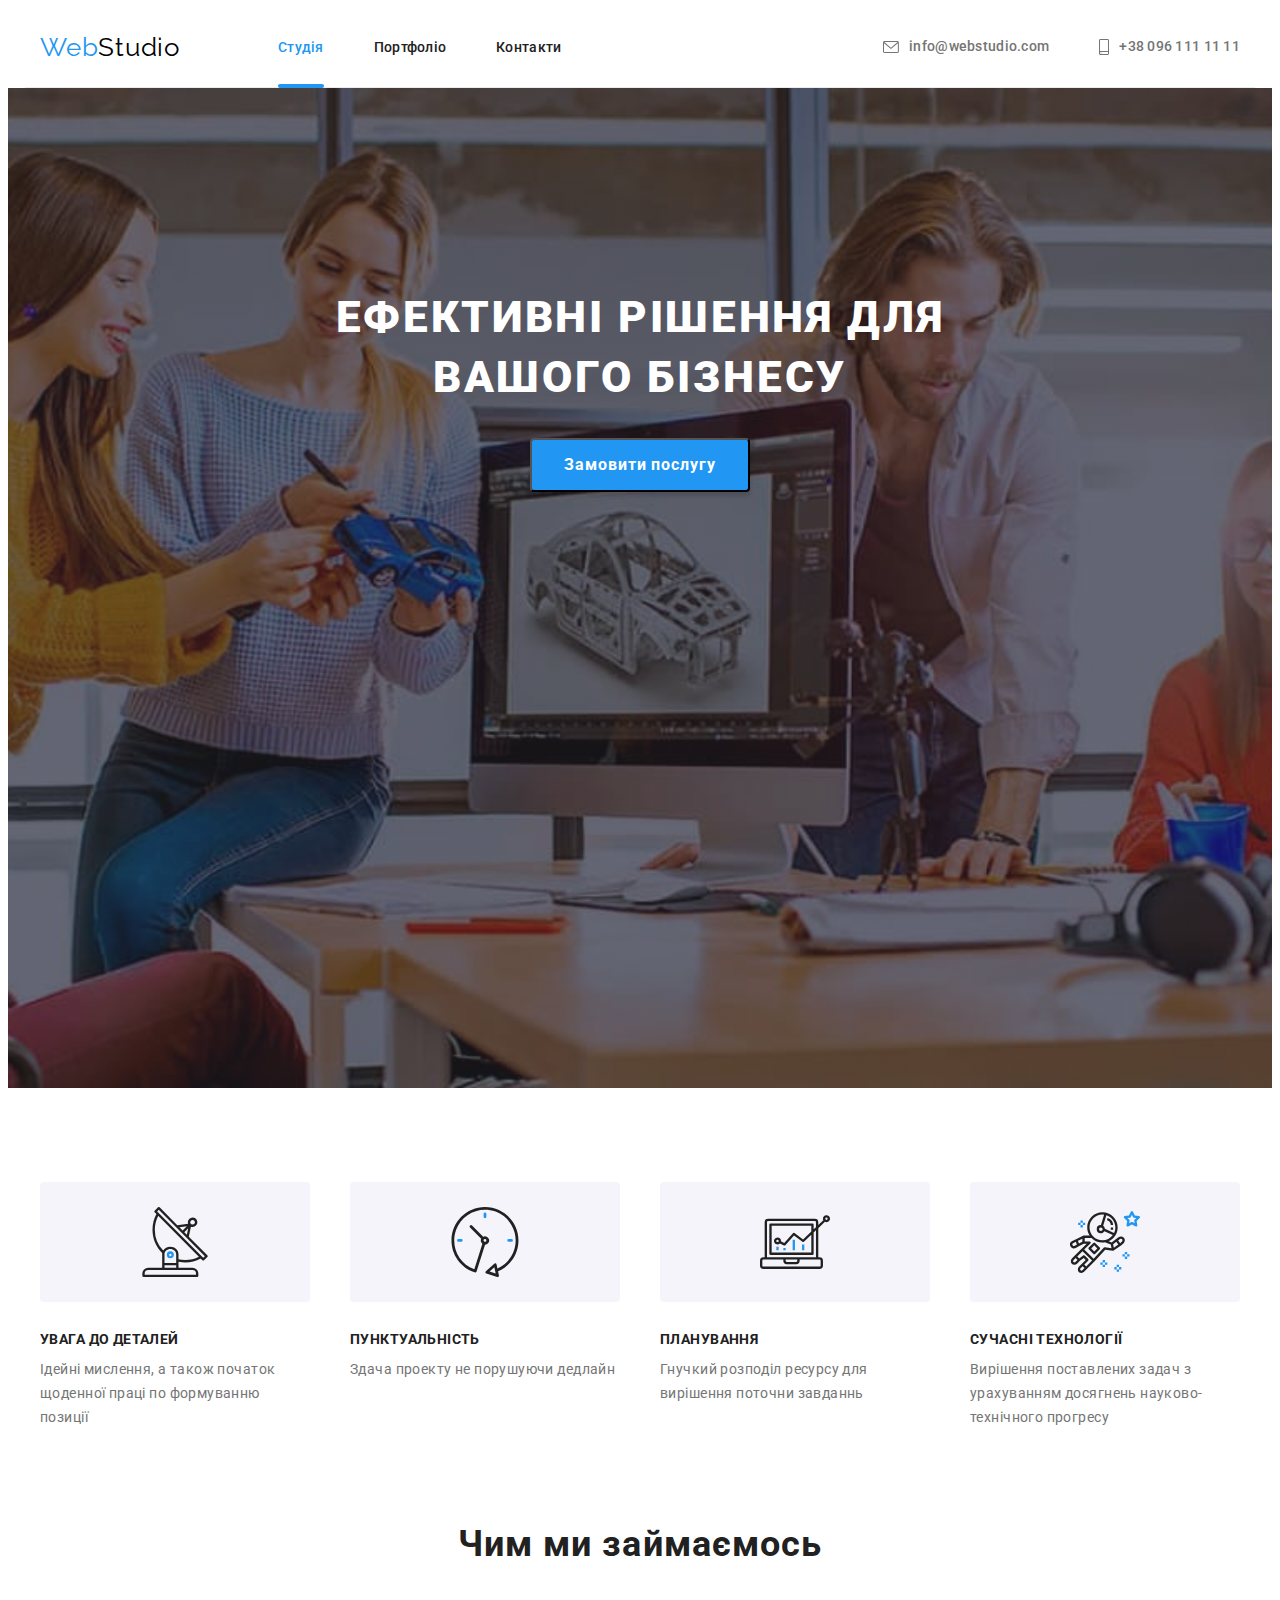
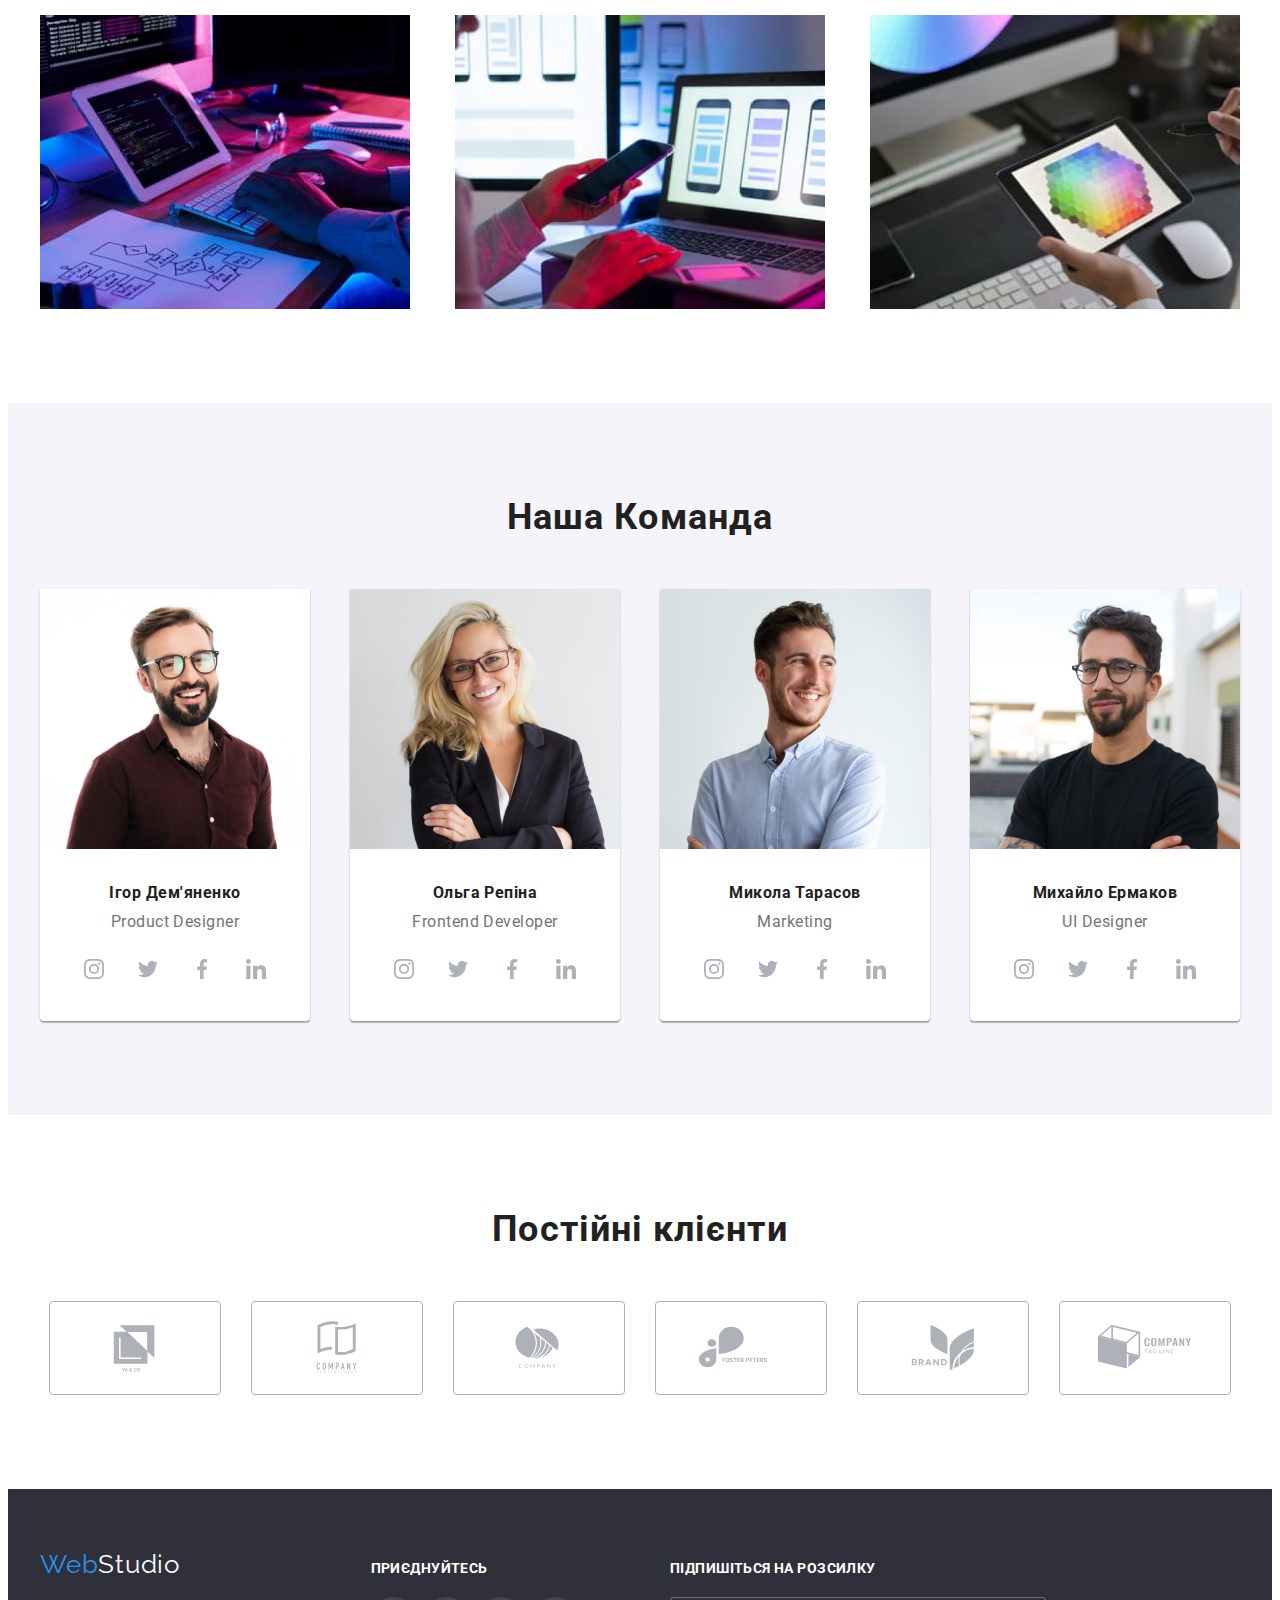
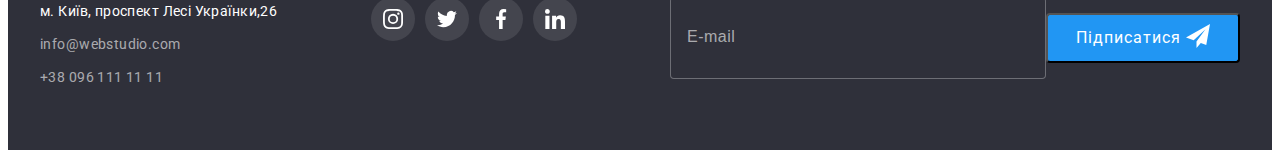
==== commit eaf51268: "footer form upd" ====
--- a/index.html
+++ b/index.html
@@ -425,7 +425,7 @@
             <input class="footer-input" type="email" name="email"  placeholder="E-mail" />
             <button type="submit" class="mailing-btn btn">
               <span class="btn-text">Підписатися</span>
-              <span class="send-icon"><svg width="24" height="24">
+              <span class="send-icon"><svg class="send" width="24" height="24">
             <use href="./images/icons.svg#icon-send"></use>
           </svg></span>
             </button>
@@ -458,7 +458,7 @@
           <div class="modal-form-field">
             <label for="phone_number">Телефон</label>
             <div class="modal-input-icon">
-              <input type="tel" name="phone_number" id="phone_number" placeholder="+380** 111 11 11" />
+              <input type="tel" name="phone_number" id="phone_number" placeholder="+380** 111 11 11" required />
               <svg class="modal-icon" width="18" height="18">
                     <use href="./images/icons.svg#icon-phone"></use>
                 </svg>
@@ -468,7 +468,7 @@
           <div class="modal-form-field">
             <label for="email">Пошта</label>
             <div class="modal-input-icon">
-              <input type="email" name="email" id="email" placeholder="my@mail.com" />
+              <input type="email" name="email" id="email" placeholder="my@mail.com" required />
               <svg class="modal-icon" width="18" height="18">
                     <use href="./images/icons.svg#icon-email-form"></use>
                 </svg>
--- a/css/styles.css
+++ b/css/styles.css
@@ -553,7 +553,7 @@
     border: 1px solid rgba(255, 255, 255, 0.3);
     border-radius: 4px;
     background-color: var(--footer-background-color);
-    transition: border 250ms cubic-bezier(0.4, 0, 0.2, 1);;
+    transition: border 250ms cubic-bezier(0.4, 0, 0.2, 1);
 }
 .footer-input::placeholder {
     font-weight: 400;
@@ -566,7 +566,7 @@
 .footer-input:focus {
     border: 1px solid var(--accent-color);
 }
-.footer-input:focus:checked {
+.footer-input:not(:placeholder-shown) {
     border: 1px solid var(--accent-color);
 }
 .mailing-btn {
@@ -580,8 +580,16 @@
     color: var(--third-color);
     border-radius: 4px;
     background-color: var(--accent-color);
-
-}
+    transition: box-shadow 250ms cubic-bezier(0.4, 0, 0.2, 1);;
+}
+.mailing-btn:hover,
+.mailing-btn:focus {
+    box-shadow: 0px 4px 4px rgba(0, 0, 0, 0.15);
+}
+.mailing-btn:active {
+    box-shadow: 0px 4px 4px rgba(0, 0, 0, 0.15);
+}
+
 .btn-text {
     font-size: 16px;
     line-height: 1.88;
@@ -589,6 +597,9 @@
     letter-spacing: 0.06em;
 }
 .send-icon {
+    color: var(--third-color);
+}
+.send {
     fill: currentColor;
 }
 /*PORTFOLIO*/
@@ -742,7 +753,8 @@
     border-radius: 50%;
     color: #000000;
     background: #FFFFFF;
-    transition: border 250ms cubic-bezier(0.4, 0, 0.2, 1);
+    transition: border 250ms cubic-bezier(0.4, 0, 0.2, 1),
+    color 250ms cubic-bezier(0.4, 0, 0.2, 1);
 }
 
 .close-icon {
@@ -751,6 +763,7 @@
 }
 .modal-close:hover,
 .modal-close:focus {
+    color: var(--accent-color);
     border: 1px solid var (var(--accent-color));
 }
 .is-hidden {
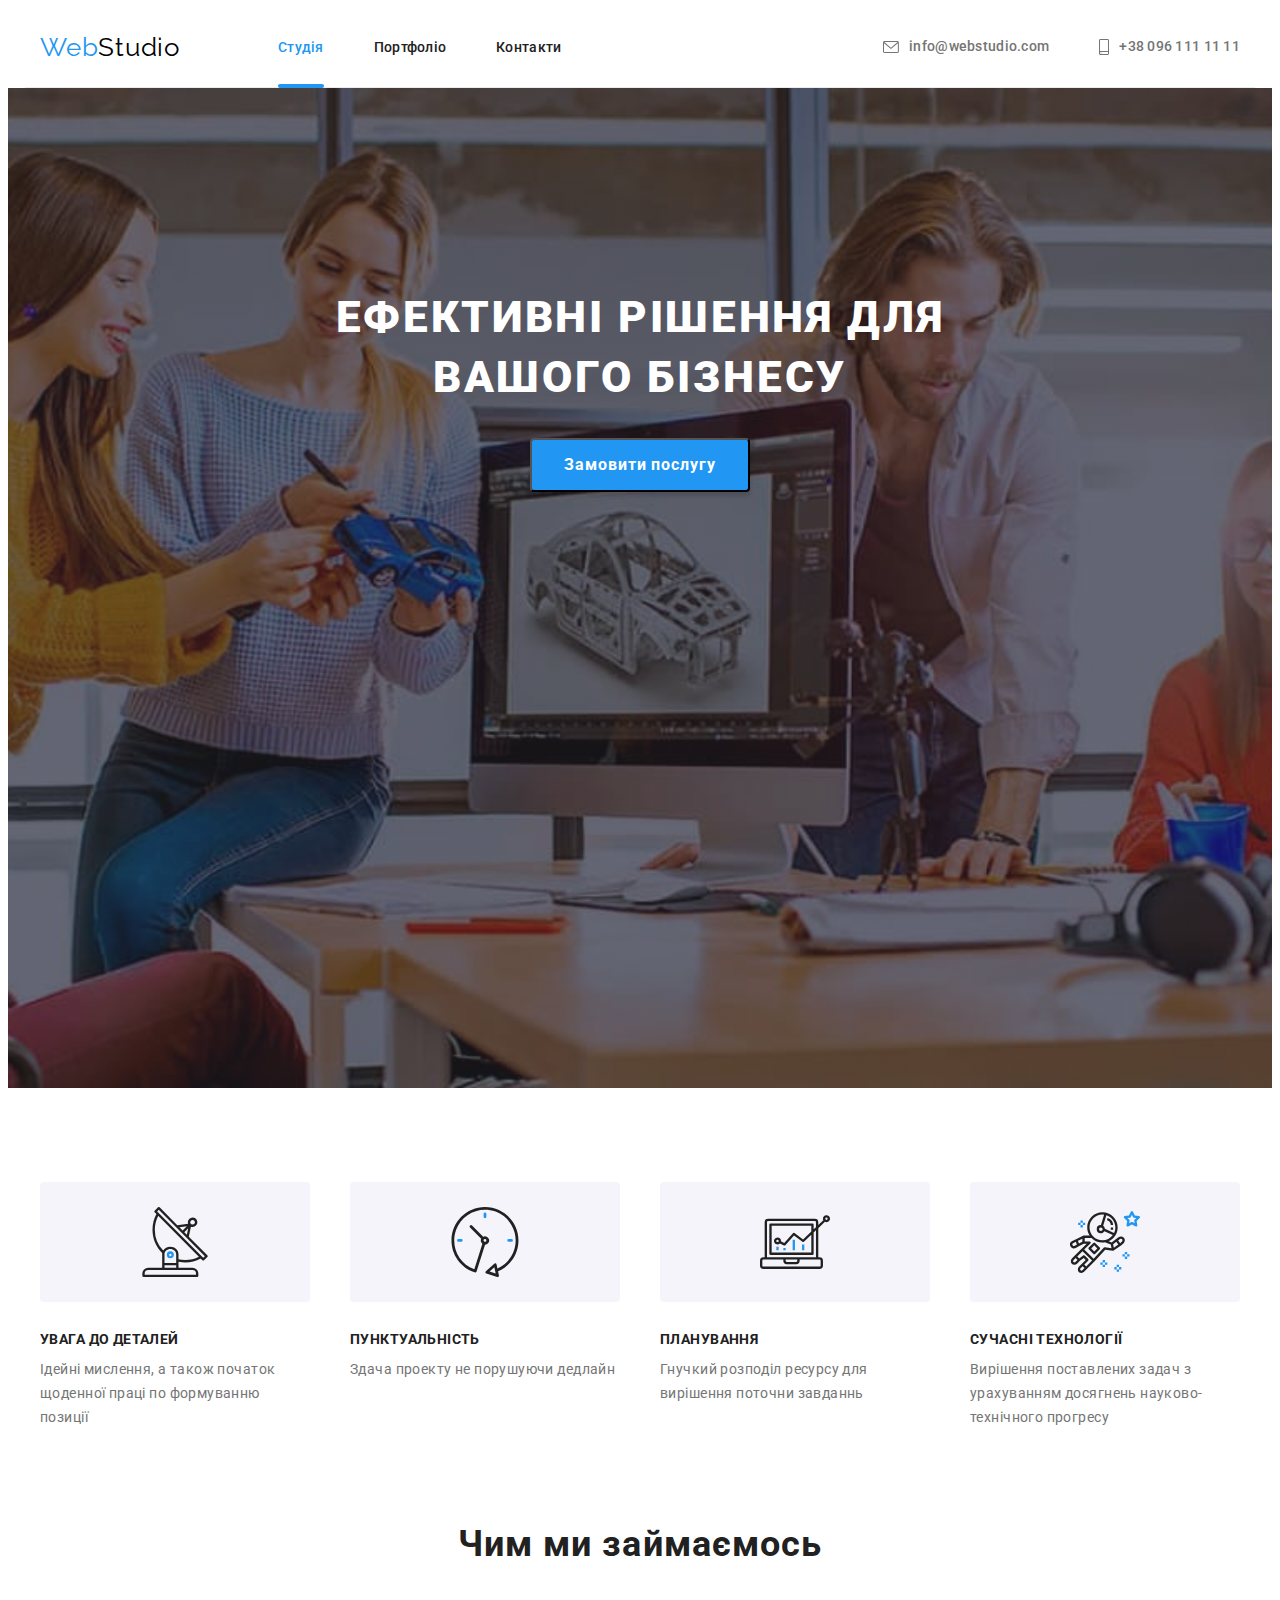
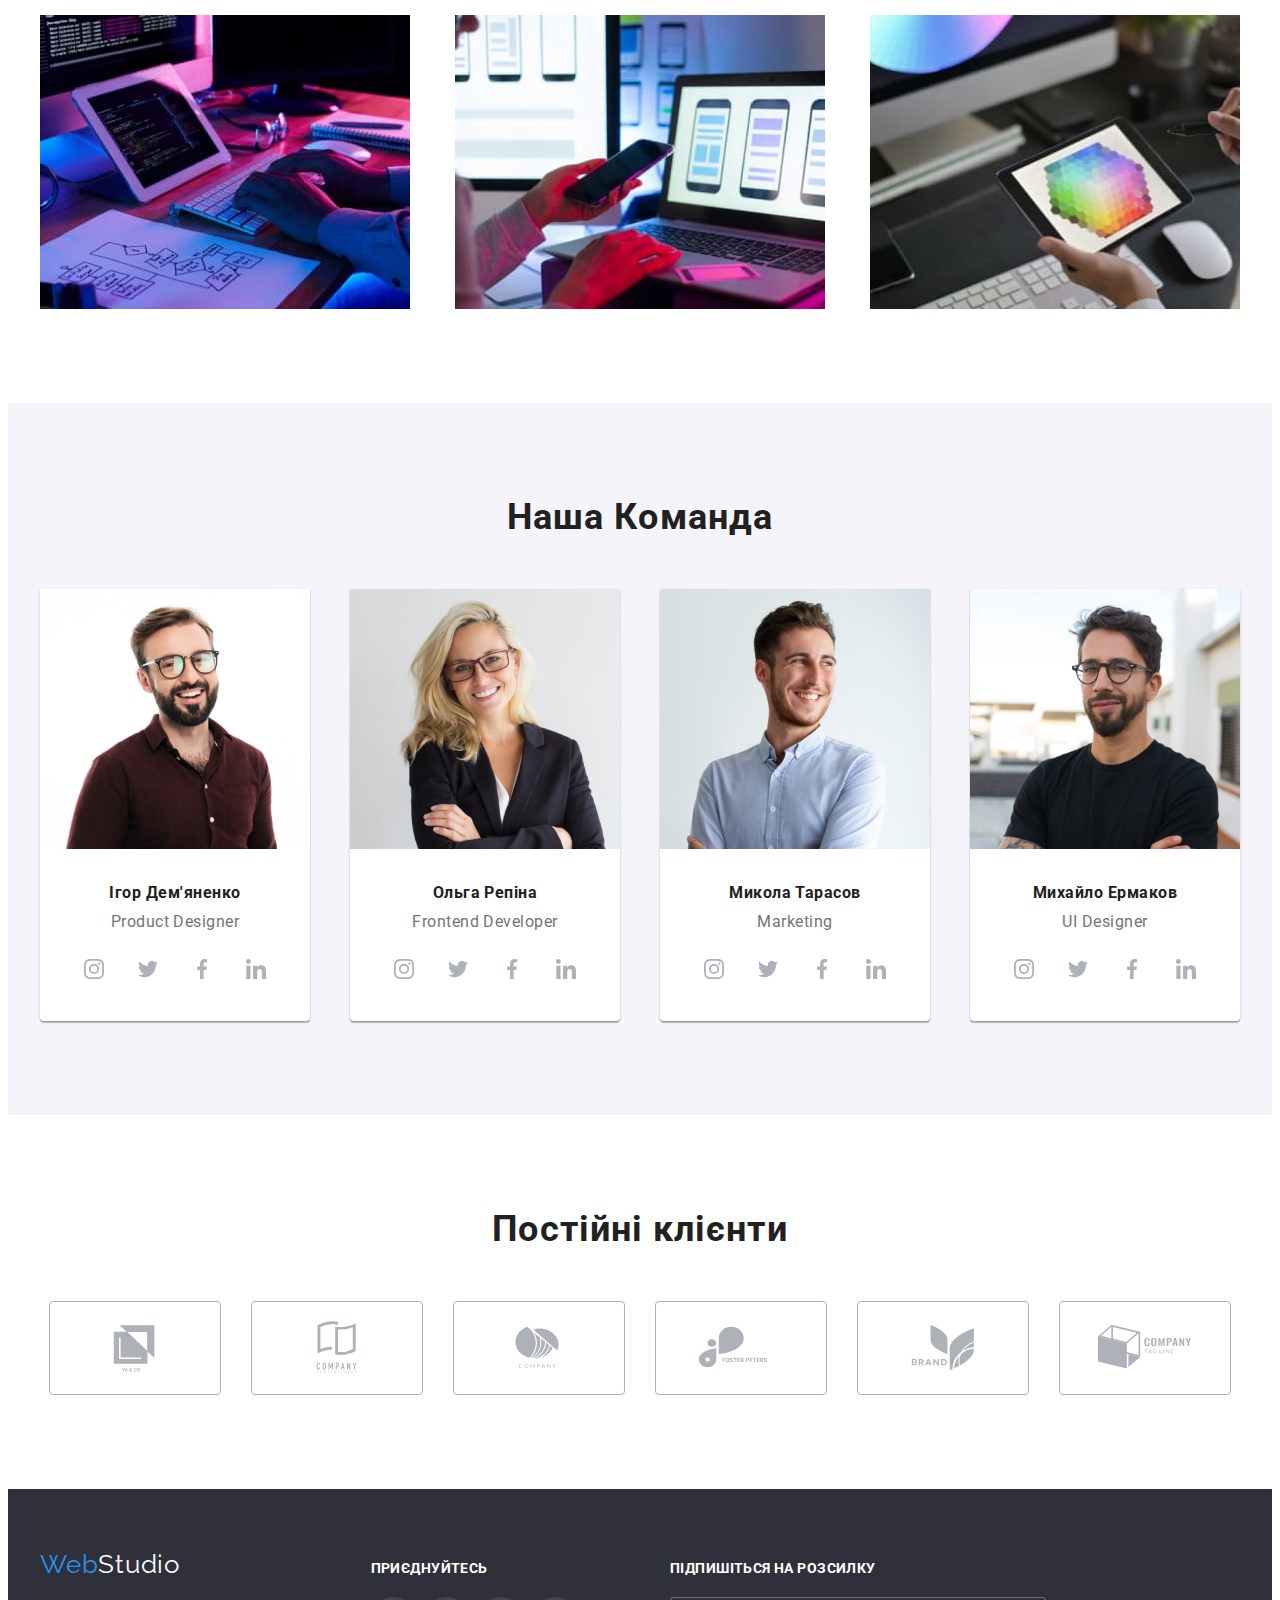
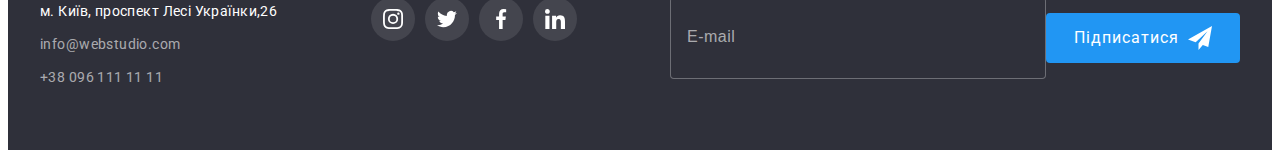
==== commit 8c4edd73: "check" ====
--- a/index.html
+++ b/index.html
@@ -480,9 +480,14 @@
             <textarea name="coment" rows="5" placeholder="Введіть текст" id="coment"></textarea>
           </div>
           
-          <div class="modal-form-field">
-            <input type="checkbox" name="policy" value="policy" id="policy" required />
-            <label for="policy">Погоджуюся з розсилкою та приймаю <a href="" target="_blank" rel="noopener noreferrer nofollow">Умови договору</a></label>
+          <div class="modal-form-check">
+            <input class="input-check visually-hidden" type="checkbox" name="policy" value="policy" id="policy" required />
+            <label for="policy" class="check-text text">
+              <span>
+                <svg class="check-icon" width="16" height="15">
+                  <use href="./images/icons.svg#icon-check"></use>
+                </svg>
+              </span>Погоджуюся з розсилкою та приймаю <a href="" class="modal-link link" target="_blank" rel="noopener noreferrer nofollow">Умови договору</a></label>
           </div>
           
 
--- a/css/styles.css
+++ b/css/styles.css
@@ -566,6 +566,9 @@
 .footer-input:focus {
     border: 1px solid var(--accent-color);
 }
+.footer-input:focus-within {
+    border: 1px solid var(--accent-color)
+}
 .footer-input:not(:placeholder-shown) {
     border: 1px solid var(--accent-color);
 }
@@ -578,6 +581,7 @@
     padding: 10px 28px;
     font-family: inherit;
     color: var(--third-color);
+    border: none;
     border-radius: 4px;
     background-color: var(--accent-color);
     transition: box-shadow 250ms cubic-bezier(0.4, 0, 0.2, 1);;
@@ -597,11 +601,20 @@
     letter-spacing: 0.06em;
 }
 .send-icon {
+    width: 24px;
+    height: 24px;
     color: var(--third-color);
+    background-color: transparent;
+    transition: background-color 250ms cubic-bezier(0.4, 0, 0.2, 1);
 }
 .send {
     fill: currentColor;
 }
+.send-icon:hover,
+.send-icon:focus {
+    background-color: var(--accent-color);
+}
+
 /*PORTFOLIO*/
 .example {
 
@@ -804,6 +817,7 @@
     padding: 12px 42px;
     border: 1px solid rgba(33, 33, 33, 0.2);
     border-radius: 4px;
+    transition: border 250ms cubic-bezier(0.4, 0, 0.2, 1);
 }
 .modal-form-field input::placeholder {
     font-size: 12px;
@@ -812,6 +826,12 @@
     text-align: right;
     color: var(--second-color);
 }
+input:focus {
+    outline-color: var(--accent-color)
+}
+input:focus + .modal-icon {
+    fill: var(--accent-color);
+}
 .modal-input-icon {
     position: relative;
 }
@@ -820,6 +840,10 @@
     left: 14px;
     top: 50%;
     transform: translateY(-50%);
+    width: 18px;
+    height: 18px;
+    transition: fill 250ms cubic-bezier(0.4, 0, 0.2, 1);
+
 }
 textarea {
     resize: none;
@@ -833,7 +857,29 @@
     line-height: 1.16;
     letter-spacing: 0.01em;
 }
-
+.modal-form-check {
+    display: flex;
+    justify-content: space-evenly;
+    margin-bottom: 30px;
+}
+.check-text {
+    display: flex;
+    align-items: center;
+    position: relative;
+}
+.check-text::before {
+    content: '';
+    width: 16px;
+    height: 15px;
+    border: 2px solid var(--main-color);
+    border-radius: 3px;
+    margin-right: 5px;
+    transition: background-color 250ms cubic-bezier(0.4, 0, 0.2, 1);
+}
+.modal-link {
+    color: var(--accent-color);
+    text-decoration: underline;
+}
 .modal-form-btn {
     display: block;
     
@@ -851,5 +897,12 @@
 
     color: var(--third-color);
     background: var(--accent-color);
+    border: none;
     border-radius: 4px;
+    transition: box-shadow 250ms cubic-bezier(0.4, 0, 0.2, 1);
+}
+.modal-form-btn:hover,
+.modal-form-btn:focus,
+.modal-form-btn:active {
+    box-shadow: 0px 4px 4px rgba(0, 0, 0, 0.15);
 }